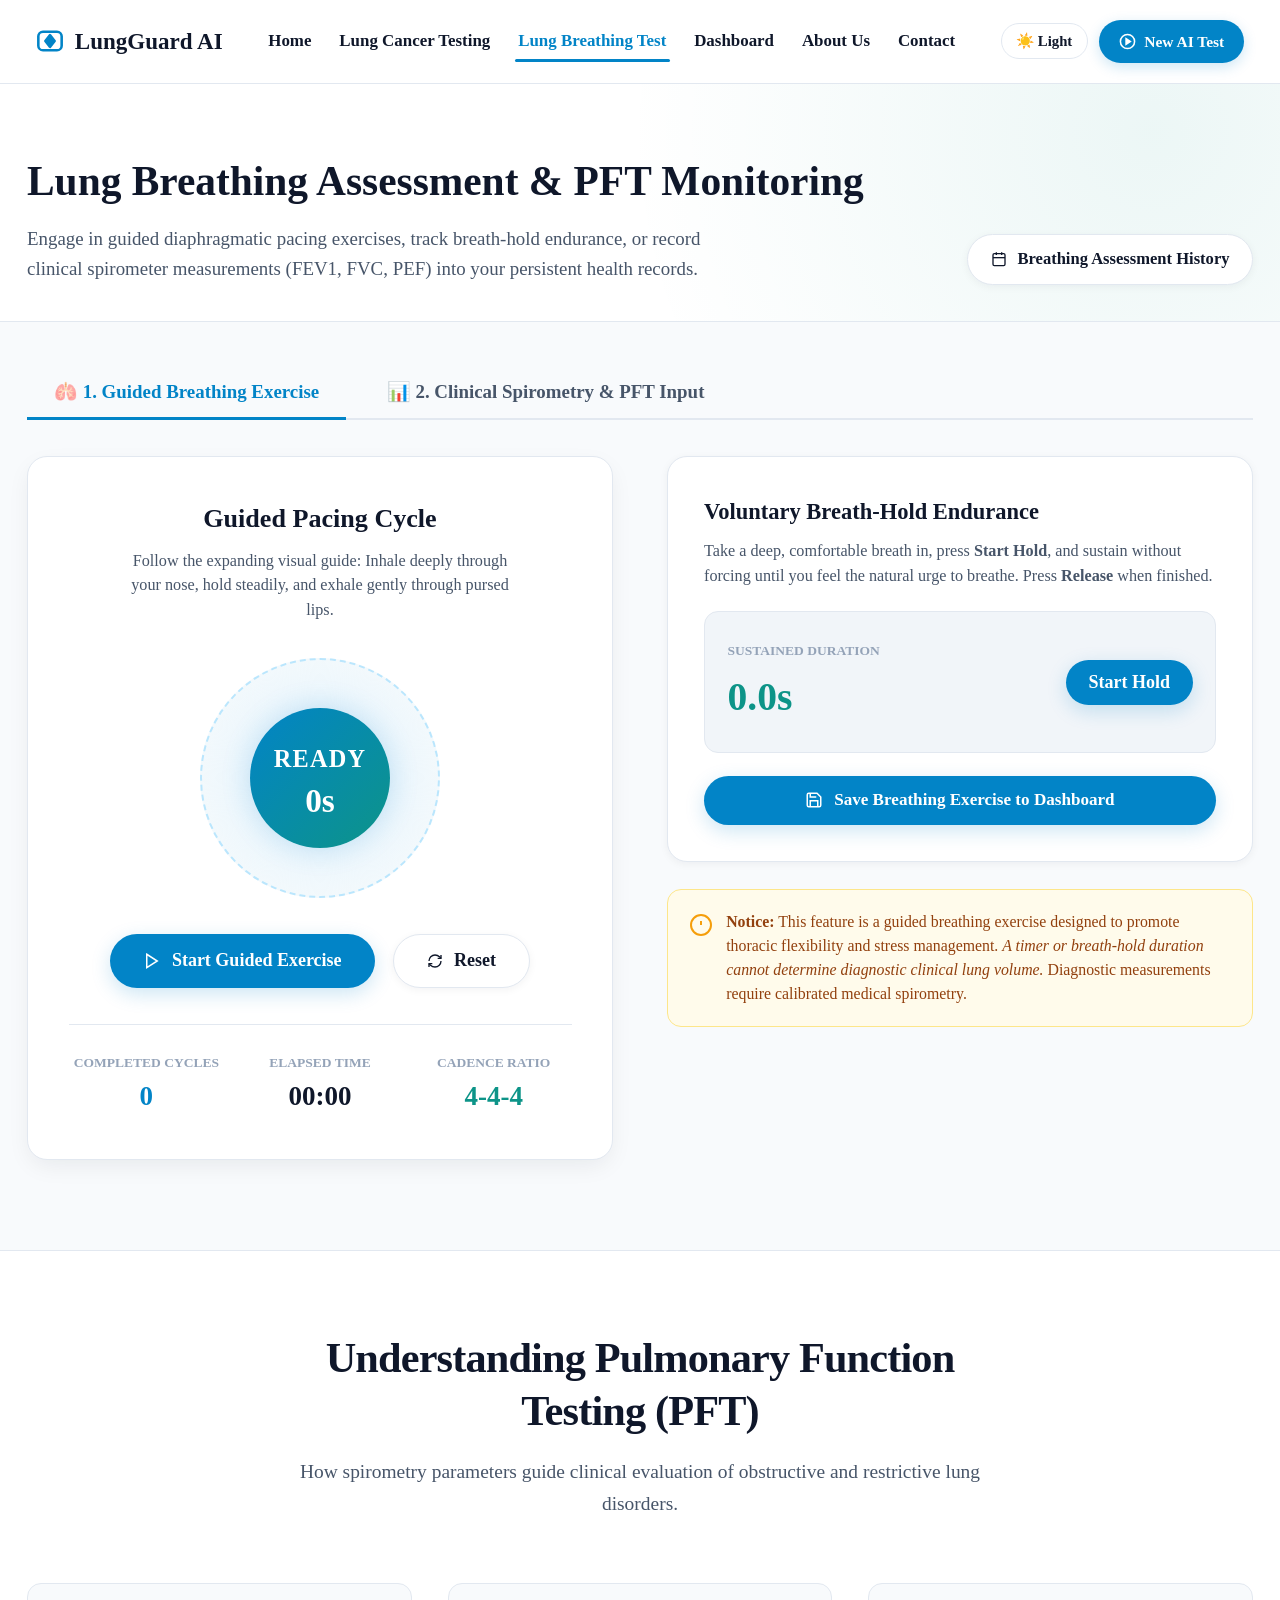
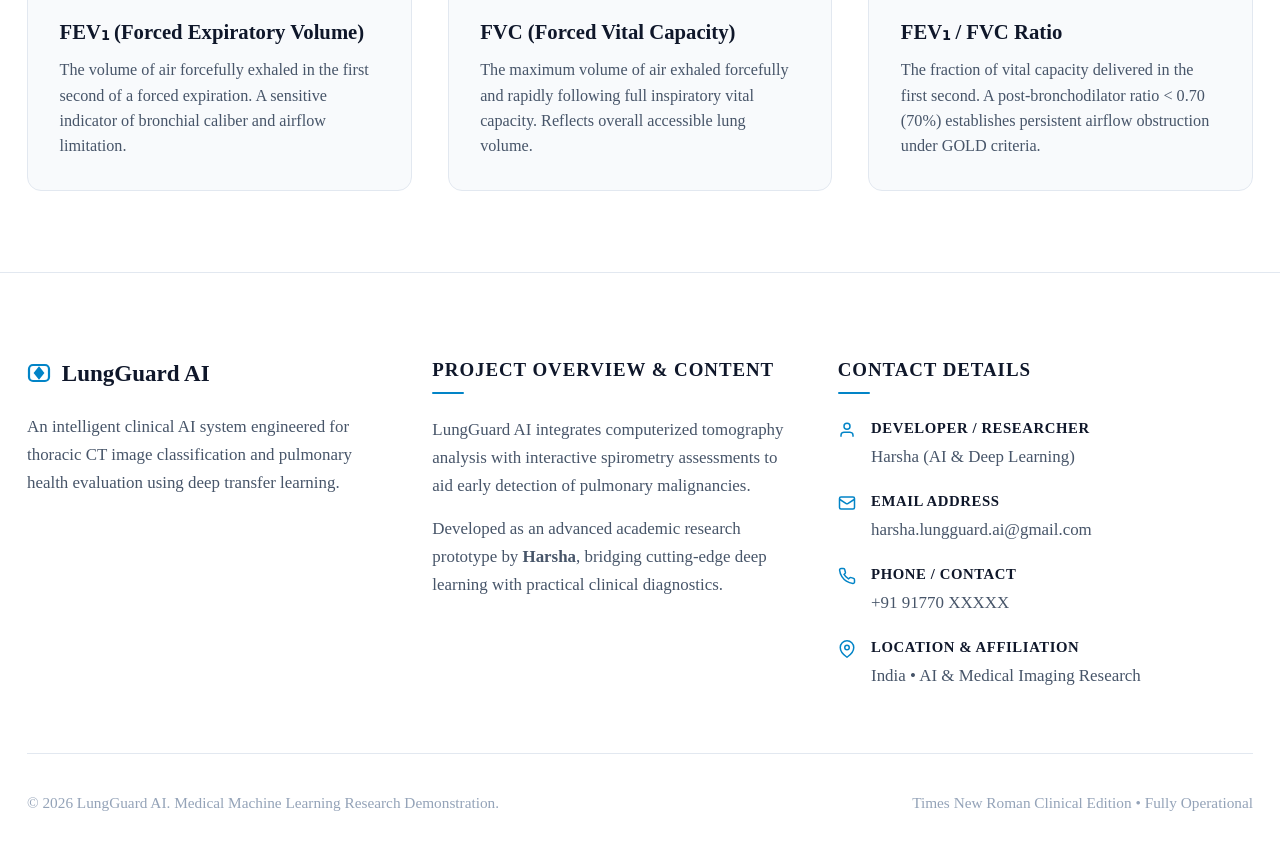
==== frontend/breathing-test.html @ ca9b6f60 "feat: LungGuard AI production release - clinical CT classification, breathing PFT module, dashboard " ====
<!DOCTYPE html>
<html lang="en" data-theme="light">
<head>
  <meta charset="UTF-8" />
  <meta name="viewport" content="width=device-width, initial-scale=1.0" />
  <title>Lung Breathing Test & Spirometry Assessment — LungGuard AI</title>
  
  <link rel="stylesheet" href="css/style.css?v=20261116L" />
  <link rel="icon" type="image/x-icon" href="/favicon.ico" />
  <link rel="icon" type="image/svg+xml" href="data:image/svg+xml,<svg xmlns='http://www.w3.org/2000/svg' viewBox='0 0 24 24' fill='%230284C7'><path d='M12 2C6.48 2 2 6.48 2 12s4.48 10 10 10 10-4.48 10-10S17.52 2 12 2zm-1 14H9v-2h2v2zm0-4H9V7h2v5zm4 4h-2v-2h2v2zm0-4h-2V7h2v5z'/></svg>" />
  
  <style>
    /* Breathing Exercise Circle Animation */
    .breath-orb-container {
      position: relative;
      width: 240px;
      height: 240px;
      margin: 2rem auto;
      display: flex;
      align-items: center;
      justify-content: center;
    }
    .breath-orb-outer {
      position: absolute;
      inset: 0;
      border-radius: 50%;
      background: radial-gradient(circle, var(--primary-light) 0%, rgba(2, 132, 199, 0.05) 70%);
      border: 2px dashed var(--primary-border);
      transition: all 4s ease-in-out;
    }
    .breath-orb {
      width: 140px;
      height: 140px;
      border-radius: 50%;
      background: linear-gradient(135deg, var(--primary) 0%, var(--teal-accent) 100%);
      box-shadow: 0 0 30px var(--primary-glow);
      display: flex;
      flex-direction: column;
      align-items: center;
      justify-content: center;
      color: #fff;
      font-weight: 800;
      transition: transform 4s ease-in-out, background-color 0.5s ease;
      z-index: 2;
    }
    .breath-orb.inhale {
      transform: scale(1.45);
      background: linear-gradient(135deg, #0284c7 0%, #38bdf8 100%);
    }
    .breath-orb.hold {
      transform: scale(1.45);
      background: linear-gradient(135deg, #0d9488 0%, #2dd4bf 100%);
    }
    .breath-orb.exhale {
      transform: scale(0.9);
      background: linear-gradient(135deg, #475569 0%, #64748b 100%);
    }
    .breath-orb.rest {
      transform: scale(1);
    }
    .breath-phase-text {
      font-size: 1.35rem;
      letter-spacing: 0.05em;
      text-transform: uppercase;
    }
    .breath-timer-text {
      font-size: 1.85rem;
      font-weight: 800;
      line-height: 1;
      margin-top: 0.25rem;
    }
    .pft-form-grid {
      display: grid;
      grid-template-columns: repeat(2, 1fr);
      gap: 1.25rem;
    }
    .pft-field {
      display: flex;
      flex-direction: column;
      gap: 0.35rem;
    }
    .pft-field label {
      font-size: 0.88rem;
      font-weight: 700;
      color: var(--text-main);
    }
    .pft-field input {
      padding: 0.65rem 0.85rem;
      border: 1px solid var(--border-subtle);
      border-radius: var(--radius-sm);
      background: var(--bg-card);
      color: var(--text-main);
      font-size: 1rem;
    }
    .pft-field input:focus {
      outline: none;
      border-color: var(--primary);
    }
    .tabs-header {
      display: flex;
      gap: 0.75rem;
      border-bottom: 2px solid var(--border-subtle);
      margin-bottom: 2rem;
    }
    .tab-btn {
      padding: 0.75rem 1.5rem;
      background: transparent;
      border: none;
      border-bottom: 3px solid transparent;
      font-size: 1.05rem;
      font-weight: 700;
      color: var(--text-muted);
      cursor: pointer;
      transition: var(--transition);
      margin-bottom: -2px;
    }
    .tab-btn.active {
      color: var(--primary);
      border-bottom-color: var(--primary);
    }
  </style>
</head>
<body>

  <!-- Sticky Navigation Bar -->
  <header class="navbar">
    <div class="container nav-container">
      <div class="nav-left">
        <a href="index.html" class="brand-logo">
          <svg width="28" height="28" viewBox="0 0 24 24" fill="none" stroke="currentColor" stroke-width="2.2" stroke-linecap="round" stroke-linejoin="round">
            <rect x="2" y="4" width="20" height="16" rx="4" stroke="currentColor" stroke-width="2.2" fill="none"/>
            <polygon points="12 7 16 12 12 17 8 12" fill="currentColor"/>
          </svg>
          <span>LungGuard AI</span>
        </a>
      </div>

      <nav class="nav-menu">
        <ul class="nav-links" id="nav-links">
          <li><a href="index.html" class="nav-link">Home</a></li>
          <li><a href="cancer-testing.html" class="nav-link">Lung Cancer Testing</a></li>
          <li><a href="breathing-test.html" class="nav-link active">Lung Breathing Test</a></li>
          <li><a href="dashboard.html" class="nav-link">Dashboard</a></li>
          <li><a href="index.html#about" class="nav-link">About Us</a></li>
          <li><a href="index.html#footer" class="nav-link">Contact</a></li>
        </ul>
      </nav>

      <div class="nav-actions">
        <button class="theme-toggle-btn" id="theme-toggle-btn" title="Toggle Clean Light / Dark Theme">☀️ Light</button>
        <a href="cancer-testing.html" class="btn-nav">
          <svg width="17" height="17" viewBox="0 0 24 24" fill="none" stroke="currentColor" stroke-width="2.2"><circle cx="12" cy="12" r="10"/><polygon points="10 8 16 12 10 16 10 8" fill="currentColor"/></svg>
          <span>New AI Test</span>
        </a>
        <button class="mobile-menu-btn" id="mobile-menu-btn" aria-label="Toggle navigation">
          &#9776;
        </button>
      </div>
    </div>
  </header>

  <!-- Page Header -->
  <section class="section" style="padding: 3.5rem 0 2rem 0; background: radial-gradient(circle at 90% 20%, rgba(13, 148, 136, 0.08) 0%, transparent 45%), var(--bg-card); border-bottom: 1px solid var(--border-subtle);">
    <div class="container">
      <div style="display: flex; justify-content: space-between; align-items: flex-end; flex-wrap: wrap; gap: 1.5rem;">
        <div>
          <h1 style="font-size: 2.3rem; font-weight: 800; color: var(--text-main); margin-bottom: 0.5rem;">
            Lung Breathing Assessment & PFT Monitoring
          </h1>
          <p style="font-size: 1.05rem; color: var(--text-muted); max-width: 720px; line-height: 1.6;">
            Engage in guided diaphragmatic pacing exercises, track breath-hold endurance, or record clinical spirometer measurements (FEV1, FVC, PEF) into your persistent health records.
          </p>
        </div>
        <div>
          <a href="dashboard.html" class="btn-secondary" style="font-size: 0.92rem; padding: 0.6rem 1.25rem;">
            <svg width="16" height="16" viewBox="0 0 24 24" fill="none" stroke="currentColor" stroke-width="2"><rect x="3" y="4" width="18" height="18" rx="2" ry="2"/><line x1="16" y1="2" x2="16" y2="6"/><line x1="8" y1="2" x2="8" y2="6"/><line x1="3" y1="10" x2="21" y2="10"/></svg>
            Breathing Assessment History
          </a>
        </div>
      </div>
    </div>
  </section>

  <!-- Main Breathing Module -->
  <section class="section" style="padding: 2.5rem 0 5rem 0;">
    <div class="container">
      
      <!-- Module Tabs -->
      <div class="tabs-header">
        <button class="tab-btn active" id="tab-guided-btn" onclick="switchBreathingTab('guided')">
          🫁 1. Guided Breathing Exercise
        </button>
        <button class="tab-btn" id="tab-spirometry-btn" onclick="switchBreathingTab('spirometry')">
          📊 2. Clinical Spirometry & PFT Input
        </button>
      </div>

      <!-- TAB 1: GUIDED BREATHING EXERCISE -->
      <div id="tab-guided-content" style="display: block;">
        <div style="display: grid; grid-template-columns: 1fr 1fr; gap: 3rem; align-items: start;">
          <!-- Visual Breathing Guide -->
          <div style="background: var(--bg-card); border: 1px solid var(--border-card); border-radius: var(--radius-lg); padding: 2.25rem; text-align: center; box-shadow: var(--shadow-md);">
            <h3 style="font-size: 1.45rem; font-weight: 800; color: var(--text-main); margin-bottom: 0.5rem;">
              Guided Pacing Cycle
            </h3>
            <p style="font-size: 0.9rem; color: var(--text-muted); line-height: 1.5; max-width: 380px; margin: 0 auto;">
              Follow the expanding visual guide: Inhale deeply through your nose, hold steadily, and exhale gently through pursed lips.
            </p>

            <!-- Visual Animated Orb -->
            <div class="breath-orb-container">
              <div class="breath-orb-outer" id="breath-orb-outer"></div>
              <div class="breath-orb" id="breath-orb">
                <span class="breath-phase-text" id="breath-phase-text">Ready</span>
                <span class="breath-timer-text" id="breath-timer-text">0s</span>
              </div>
            </div>

            <!-- Controls -->
            <div style="display: flex; gap: 1rem; justify-content: center; margin-top: 1.5rem;">
              <button class="btn-primary" id="btn-start-breathing" onclick="toggleBreathingExercise()">
                <svg width="18" height="18" viewBox="0 0 24 24" fill="none" stroke="currentColor" stroke-width="2"><polygon points="5 3 19 12 5 21 5 3"/></svg>
                <span id="breath-btn-label">Start Guided Exercise</span>
              </button>
              <button class="btn-secondary" id="btn-reset-breathing" onclick="resetBreathingExercise()">
                <svg width="16" height="16" viewBox="0 0 24 24" fill="none" stroke="currentColor" stroke-width="2"><path d="M3 12a9 9 0 0 1 9-9 9.75 9.75 0 0 1 6.74 2.74L21 8"/><path d="M21 3v5h-5"/><path d="M21 12a9 9 0 0 1-9 9 9.75 9.75 0 0 1-6.74-2.74L3 16"/><path d="M3 21v-5h5"/></svg>
                Reset
              </button>
            </div>

            <!-- Real-time metrics -->
            <div style="display: grid; grid-template-columns: repeat(3, 1fr); gap: 1rem; margin-top: 2rem; padding-top: 1.5rem; border-top: 1px solid var(--border-subtle);">
              <div>
                <span style="font-size: 0.75rem; text-transform: uppercase; color: var(--text-dim); display: block; font-weight: 700;">Completed Cycles</span>
                <strong id="metric-cycles" style="font-size: 1.5rem; color: var(--primary);">0</strong>
              </div>
              <div>
                <span style="font-size: 0.75rem; text-transform: uppercase; color: var(--text-dim); display: block; font-weight: 700;">Elapsed Time</span>
                <strong id="metric-elapsed" style="font-size: 1.5rem; color: var(--text-main);">00:00</strong>
              </div>
              <div>
                <span style="font-size: 0.75rem; text-transform: uppercase; color: var(--text-dim); display: block; font-weight: 700;">Cadence Ratio</span>
                <strong style="font-size: 1.5rem; color: var(--teal-accent);">4-4-4</strong>
              </div>
            </div>
          </div>

          <!-- Breath Hold & Save Card -->
          <div style="display: flex; flex-direction: column; gap: 1.5rem;">
            <!-- Breath-Hold Endurance Card -->
            <div style="background: var(--bg-card); border: 1px solid var(--border-card); border-radius: var(--radius-lg); padding: 2rem; box-shadow: var(--shadow-sm);">
              <h4 style="font-size: 1.25rem; font-weight: 800; color: var(--text-main); margin-bottom: 0.5rem;">
                Voluntary Breath-Hold Endurance
              </h4>
              <p style="font-size: 0.9rem; color: var(--text-muted); line-height: 1.55; margin-bottom: 1.25rem;">
                Take a deep, comfortable breath in, press <strong>Start Hold</strong>, and sustain without forcing until you feel the natural urge to breathe. Press <strong>Release</strong> when finished.
              </p>

              <div style="display: flex; align-items: center; justify-content: space-between; background: var(--bg-card-hover); padding: 1.25rem; border-radius: var(--radius-md); border: 1px solid var(--border-subtle); margin-bottom: 1.25rem;">
                <div>
                  <span style="font-size: 0.75rem; text-transform: uppercase; color: var(--text-dim); font-weight: 700;">Sustained Duration</span>
                  <div style="font-size: 2.2rem; font-weight: 800; color: var(--teal-accent);" id="hold-timer-display">0.0s</div>
                </div>
                <div style="display: flex; gap: 0.75rem;">
                  <button class="btn-primary" id="btn-hold-toggle" onclick="toggleHoldTimer()" style="padding: 0.65rem 1.25rem;">Start Hold</button>
                </div>
              </div>

              <!-- Save Assessment Button -->
              <button class="btn-primary" id="btn-save-guided" onclick="saveGuidedAssessment()" style="width: 100%; justify-content: center; font-size: 0.95rem; padding: 0.8rem;">
                <svg width="18" height="18" viewBox="0 0 24 24" fill="none" stroke="currentColor" stroke-width="2"><path d="M19 21H5a2 2 0 0 1-2-2V5a2 2 0 0 1 2-2h11l5 5v11a2 2 0 0 1-2 2z"/><polyline points="17 21 17 13 7 13 7 21"/><polyline points="7 3 7 8 15 8"/></svg>
                Save Breathing Exercise to Dashboard
              </button>

              <div id="guided-save-alert" style="display: none; margin-top: 1rem; padding: 0.85rem; border-radius: var(--radius-sm); font-size: 0.88rem; background: var(--class-normal-bg); border: 1px solid var(--class-normal-border); color: var(--class-normal);">
                Assessment saved successfully! <a href="dashboard.html" style="text-decoration: underline; font-weight: 700;">View in Dashboard</a>.
              </div>
            </div>

            <!-- Mandatory Ethical Medical Notice -->
            <div class="medical-disclaimer-callout">
              <svg width="24" height="24" viewBox="0 0 24 24" fill="none" stroke="currentColor" stroke-width="2"><circle cx="12" cy="12" r="10"/><line x1="12" y1="8" x2="12" y2="12"/><line x1="12" y1="16" x2="12.01" y2="16"/></svg>
              <p>
                <strong>Notice:</strong> This feature is a guided breathing exercise designed to promote thoracic flexibility and stress management. <em>A timer or breath-hold duration cannot determine diagnostic clinical lung volume.</em> Diagnostic measurements require calibrated medical spirometry.
              </p>
            </div>
          </div>
        </div>
      </div>

      <!-- TAB 2: CLINICAL SPIROMETRY & PFT INPUT -->
      <div id="tab-spirometry-content" style="display: none;">
        <div style="display: grid; grid-template-columns: 1.2fr 1fr; gap: 3rem; align-items: start;">
          <!-- Form -->
          <div style="background: var(--bg-card); border: 1px solid var(--border-card); border-radius: var(--radius-lg); padding: 2.25rem; box-shadow: var(--shadow-md);">
            <div style="display: flex; justify-content: space-between; align-items: center; margin-bottom: 1.25rem;">
              <h3 style="font-size: 1.4rem; font-weight: 800; color: var(--text-main);">
                Clinical Spirometry (PFT) Values
              </h3>
              <span class="table-badge verified">GOLD Protocol</span>
            </div>
            <p style="font-size: 0.92rem; color: var(--text-muted); line-height: 1.55; margin-bottom: 1.75rem;">
              If you have performed a clinical Pulmonary Function Test (PFT) or own a calibrated home spirometer, input your measurements below for algorithmic assessment and persistent record tracking.
            </p>

            <form id="spirometry-form" onsubmit="handleSpirometrySubmit(event)">
              <div class="pft-form-grid">
                <div class="pft-field">
                  <label for="pft-fev1">FEV₁ (Liters) *</label>
                  <input type="number" step="0.01" min="0.5" max="8.0" id="pft-fev1" placeholder="e.g. 3.20" required oninput="calculatePftRatio()" />
                  <span style="font-size: 0.74rem; color: var(--text-dim);">Forced Expiratory Volume in 1 second</span>
                </div>

                <div class="pft-field">
                  <label for="pft-fvc">FVC (Liters) *</label>
                  <input type="number" step="0.01" min="0.5" max="9.0" id="pft-fvc" placeholder="e.g. 4.00" required oninput="calculatePftRatio()" />
                  <span style="font-size: 0.74rem; color: var(--text-dim);">Forced Vital Capacity</span>
                </div>

                <div class="pft-field">
                  <label for="pft-ratio">FEV₁ / FVC Ratio (%)</label>
                  <input type="number" step="0.1" min="10" max="100" id="pft-ratio" placeholder="Auto-calculated (e.g. 80.0)" />
                  <span style="font-size: 0.74rem; color: var(--text-dim);">Tiffeneau-Pinelli Index</span>
                </div>

                <div class="pft-field">
                  <label for="pft-pef">Peak Expiratory Flow (PEF, L/min)</label>
                  <input type="number" step="1" min="50" max="900" id="pft-pef" placeholder="e.g. 450" />
                  <span style="font-size: 0.74rem; color: var(--text-dim);">Maximum speed of expiration</span>
                </div>
              </div>

              <div class="pft-field" style="margin-top: 1.25rem;">
                <label for="pft-notes">Clinical Observations / Notes (Optional)</label>
                <input type="text" id="pft-notes" placeholder="e.g. Routine post-bronchodilator assessment, clear symptoms" />
              </div>

              <button type="submit" class="btn-primary" style="margin-top: 1.75rem; width: 100%; justify-content: center; font-size: 0.95rem; padding: 0.8rem;">
                <svg width="18" height="18" viewBox="0 0 24 24" fill="none" stroke="currentColor" stroke-width="2"><path d="M19 21H5a2 2 0 0 1-2-2V5a2 2 0 0 1 2-2h11l5 5v11a2 2 0 0 1-2 2z"/><polyline points="17 21 17 13 7 13 7 21"/></svg>
                Calculate Assessment & Save to Dashboard
              </button>
            </form>
          </div>

          <!-- Live Result Card -->
          <div style="display: flex; flex-direction: column; gap: 1.5rem;">
            <div style="background: var(--bg-card); border: 1px solid var(--border-card); border-radius: var(--radius-lg); padding: 2rem; box-shadow: var(--shadow-sm);" id="spirometry-result-card">
              <span class="table-badge verified" id="spiro-badge">Awaiting Input</span>
              <h4 style="font-size: 1.3rem; font-weight: 800; color: var(--text-main); margin: 0.6rem 0;" id="spiro-result-title">
                Spirometry Interpretation
              </h4>
              <p style="font-size: 0.92rem; color: var(--text-muted); line-height: 1.6;" id="spiro-result-desc">
                Enter your measured clinical spirometry values on the left. The system evaluates whether FEV₁/FVC meets the $\ge 70\%$ threshold defined under the Global Initiative for Chronic Obstructive Lung Disease (GOLD).
              </p>

              <div id="spiro-success-box" style="display: none; margin-top: 1rem; padding: 0.85rem; border-radius: var(--radius-sm); font-size: 0.88rem; background: var(--class-normal-bg); border: 1px solid var(--class-normal-border); color: var(--class-normal);">
                Record saved successfully to database! <a href="dashboard.html" style="text-decoration: underline; font-weight: 700;">View in Testing History</a>.
              </div>
            </div>

            <div class="medical-disclaimer-callout">
              <svg width="24" height="24" viewBox="0 0 24 24" fill="none" stroke="currentColor" stroke-width="2"><circle cx="12" cy="12" r="10"/><line x1="12" y1="8" x2="12" y2="12"/><line x1="12" y1="16" x2="12.01" y2="16"/></svg>
              <p>
                <strong>Clinical Disclaimer:</strong> Spirometry values must be interpreted by a licensed physician in conjunction with patient age, sex, height, ethnicity, and clinical history. This computational tool never issues a standalone medical diagnosis.
              </p>
            </div>
          </div>
        </div>
      </div>

    </div>
  </section>

  <!-- Educational & Learn More Section -->
  <section class="section" id="learn-more" style="background: var(--bg-card); border-top: 1px solid var(--border-subtle); padding: 4.5rem 0;">
    <div class="container">
      <div class="section-header">
        <h2 class="section-title">Understanding Pulmonary Function Testing (PFT)</h2>
        <p class="section-subtitle">
          How spirometry parameters guide clinical evaluation of obstructive and restrictive lung disorders.
        </p>
      </div>

      <div style="display: grid; grid-template-columns: repeat(3, 1fr); gap: 2rem;">
        <div style="background: var(--bg-app); border: 1px solid var(--border-card); border-radius: var(--radius-md); padding: 1.75rem;">
          <h4 style="font-size: 1.15rem; font-weight: 700; color: var(--text-main); margin-bottom: 0.5rem;">FEV₁ (Forced Expiratory Volume)</h4>
          <p style="font-size: 0.9rem; color: var(--text-muted); line-height: 1.55;">
            The volume of air forcefully exhaled in the first second of a forced expiration. A sensitive indicator of bronchial caliber and airflow limitation.
          </p>
        </div>

        <div style="background: var(--bg-app); border: 1px solid var(--border-card); border-radius: var(--radius-md); padding: 1.75rem;">
          <h4 style="font-size: 1.15rem; font-weight: 700; color: var(--text-main); margin-bottom: 0.5rem;">FVC (Forced Vital Capacity)</h4>
          <p style="font-size: 0.9rem; color: var(--text-muted); line-height: 1.55;">
            The maximum volume of air exhaled forcefully and rapidly following full inspiratory vital capacity. Reflects overall accessible lung volume.
          </p>
        </div>

        <div style="background: var(--bg-app); border: 1px solid var(--border-card); border-radius: var(--radius-md); padding: 1.75rem;">
          <h4 style="font-size: 1.15rem; font-weight: 700; color: var(--text-main); margin-bottom: 0.5rem;">FEV₁ / FVC Ratio</h4>
          <p style="font-size: 0.9rem; color: var(--text-muted); line-height: 1.55;">
            The fraction of vital capacity delivered in the first second. A post-bronchodilator ratio &lt; 0.70 (70%) establishes persistent airflow obstruction under GOLD criteria.
          </p>
        </div>
      </div>
    </div>
  </section>

  <!-- Footer -->
  <footer class="footer" id="footer">
    <div class="container">
      <div class="footer-grid">
        <div class="footer-brand">
          <div class="brand-logo">
            <svg width="24" height="24" viewBox="0 0 24 24" fill="none" stroke="currentColor" stroke-width="2.2">
              <rect x="2" y="4" width="20" height="16" rx="4" stroke="currentColor" stroke-width="2.2" fill="none"/>
              <polygon points="12 7 16 12 12 17 8 12" fill="currentColor"/>
            </svg>
            <span>LungGuard AI</span>
          </div>
          <p>
            An intelligent clinical AI system engineered for thoracic CT image classification and pulmonary health evaluation using deep transfer learning.
          </p>
        </div>

        <div class="footer-col">
          <h5>Project Overview & Content</h5>
          <div class="footer-content-box">
            <p>
              LungGuard AI integrates computerized tomography analysis with interactive spirometry assessments to aid early detection of pulmonary malignancies.
            </p>
            <p>
              Developed as an advanced academic research prototype by <strong>Harsha</strong>, bridging cutting-edge deep learning with practical clinical diagnostics.
            </p>
          </div>
        </div>

        <div class="footer-col">
          <h5>Contact Details</h5>
          <ul class="footer-contact-list">
            <li class="footer-contact-item">
              <svg width="18" height="18" viewBox="0 0 24 24" fill="none" stroke="currentColor" stroke-width="2"><path d="M20 21v-2a4 4 0 0 0-4-4H8a4 4 0 0 0-4 4v2"/><circle cx="12" cy="7" r="4"/></svg>
              <div>
                <strong>Developer / Researcher</strong>
                <span>Harsha (AI & Deep Learning)</span>
              </div>
            </li>
            <li class="footer-contact-item">
              <svg width="18" height="18" viewBox="0 0 24 24" fill="none" stroke="currentColor" stroke-width="2"><rect x="2" y="4" width="20" height="16" rx="2"/><path d="m22 7-8.97 5.7a1.94 1.94 0 0 1-2.06 0L2 7"/></svg>
              <div>
                <strong>Email Address</strong>
                <a href="mailto:harsha.lungguard.ai@gmail.com">harsha.lungguard.ai@gmail.com</a>
              </div>
            </li>
            <li class="footer-contact-item">
              <svg width="18" height="18" viewBox="0 0 24 24" fill="none" stroke="currentColor" stroke-width="2"><path d="M22 16.92v3a2 2 0 0 1-2.18 2 19.79 19.79 0 0 1-8.63-3.07 19.5 19.5 0 0 1-6-6 19.79 19.79 0 0 1-3.07-8.67A2 2 0 0 1 4.11 2h3a2 2 0 0 1 2 1.72 12.84 12.84 0 0 0 .7 2.81 2 2 0 0 1-.45 2.11L8.09 9.91a16 16 0 0 0 6 6l1.27-1.27a2 2 0 0 1 2.11-.45 12.84 12.84 0 0 0 2.81.7A2 2 0 0 1 22 16.92z"/></svg>
              <div>
                <strong>Phone / Contact</strong>
                <a href="tel:+919177000000">+91 91770 XXXXX</a>
              </div>
            </li>
            <li class="footer-contact-item">
              <svg width="18" height="18" viewBox="0 0 24 24" fill="none" stroke="currentColor" stroke-width="2"><path d="M21 10c0 7-9 13-9 13s-9-6-9-13a9 9 0 0 1 18 0z"/><circle cx="12" cy="10" r="3"/></svg>
              <div>
                <strong>Location & Affiliation</strong>
                <span>India • AI & Medical Imaging Research</span>
              </div>
            </li>
          </ul>
        </div>
      </div>

      <div class="footer-bottom">
        <p>&copy; 2026 LungGuard AI. Medical Machine Learning Research Demonstration.</p>
        <p>Times New Roman Clinical Edition • Fully Operational</p>
      </div>
    </div>
  </footer>

  <script src="js/app.js?v=20261115b"></script>
  <script>
    // Tab Switching
    function switchBreathingTab(tab) {
      const guidedBtn = document.getElementById('tab-guided-btn');
      const spiroBtn = document.getElementById('tab-spirometry-btn');
      const guidedContent = document.getElementById('tab-guided-content');
      const spiroContent = document.getElementById('tab-spirometry-content');

      if (tab === 'guided') {
        guidedBtn.classList.add('active');
        spiroBtn.classList.remove('active');
        guidedContent.style.display = 'block';
        spiroContent.style.display = 'none';
      } else {
        spiroBtn.classList.add('active');
        guidedBtn.classList.remove('active');
        spiroContent.style.display = 'block';
        guidedContent.style.display = 'none';
      }
    }

    // Breathing Animation Engine
    let exerciseActive = false;
    let exerciseInterval = null;
    let exerciseSeconds = 0;
    let completedCycles = 0;
    const PHASES = [
      { name: 'Inhale', duration: 4, cssClass: 'inhale' },
      { name: 'Hold', duration: 4, cssClass: 'hold' },
      { name: 'Exhale', duration: 4, cssClass: 'exhale' }
    ];
    let currentPhaseIndex = 0;
    let phaseSecondsRemaining = 4;

    function toggleBreathingExercise() {
      if (exerciseActive) {
        stopBreathingExercise();
      } else {
        startBreathingExercise();
      }
    }

    function startBreathingExercise() {
      exerciseActive = true;
      document.getElementById('breath-btn-label').textContent = 'Pause Exercise';
      document.getElementById('btn-start-breathing').style.background = 'var(--class-benign)';

      currentPhaseIndex = 0;
      phaseSecondsRemaining = PHASES[0].duration;
      updateOrbUI();

      exerciseInterval = setInterval(() => {
        exerciseSeconds++;
        phaseSecondsRemaining--;

        // Update elapsed time display
        const m = Math.floor(exerciseSeconds / 60).toString().padStart(2, '0');
        const s = (exerciseSeconds % 60).toString().padStart(2, '0');
        document.getElementById('metric-elapsed').textContent = `${m}:${s}`;

        if (phaseSecondsRemaining <= 0) {
          currentPhaseIndex = (currentPhaseIndex + 1) % PHASES.length;
          if (currentPhaseIndex === 0) {
            completedCycles++;
            document.getElementById('metric-cycles').textContent = completedCycles;
          }
          phaseSecondsRemaining = PHASES[currentPhaseIndex].duration;
        }

        updateOrbUI();
      }, 1000);
    }

    function stopBreathingExercise() {
      exerciseActive = false;
      clearInterval(exerciseInterval);
      document.getElementById('breath-btn-label').textContent = 'Resume Exercise';
      document.getElementById('btn-start-breathing').style.background = 'var(--primary)';
    }

    function resetBreathingExercise() {
      stopBreathingExercise();
      exerciseSeconds = 0;
      completedCycles = 0;
      currentPhaseIndex = 0;
      phaseSecondsRemaining = 0;

      document.getElementById('metric-elapsed').textContent = '00:00';
      document.getElementById('metric-cycles').textContent = '0';
      document.getElementById('breath-btn-label').textContent = 'Start Guided Exercise';
      document.getElementById('breath-phase-text').textContent = 'Ready';
      document.getElementById('breath-timer-text').textContent = '0s';

      const orb = document.getElementById('breath-orb');
      orb.className = 'breath-orb rest';
    }

    function updateOrbUI() {
      const phase = PHASES[currentPhaseIndex];
      const orb = document.getElementById('breath-orb');
      orb.className = `breath-orb ${phase.cssClass}`;
      document.getElementById('breath-phase-text').textContent = phase.name;
      document.getElementById('breath-timer-text').textContent = `${phaseSecondsRemaining}s`;
    }

    // Breath Hold Timer Engine
    let holdActive = false;
    let holdStartTime = 0;
    let holdInterval = null;
    let sustainedHoldSec = 0.0;

    function toggleHoldTimer() {
      const btn = document.getElementById('btn-hold-toggle');
      const display = document.getElementById('hold-timer-display');

      if (!holdActive) {
        holdActive = true;
        holdStartTime = performance.now();
        btn.textContent = 'Release & Stop';
        btn.style.background = 'var(--class-malignant)';

        holdInterval = setInterval(() => {
          const elapsed = (performance.now() - holdStartTime) / 1000.0;
          sustainedHoldSec = elapsed;
          display.textContent = `${elapsed.toFixed(1)}s`;
        }, 100);
      } else {
        holdActive = false;
        clearInterval(holdInterval);
        btn.textContent = 'Start Hold';
        btn.style.background = 'var(--primary)';
      }
    }

    // Save Guided Assessment to DB
    async function saveGuidedAssessment() {
      const btn = document.getElementById('btn-save-guided');
      const alertEl = document.getElementById('guided-save-alert');
      btn.disabled = true;
      btn.textContent = 'Saving Record...';

      try {
        const payload = {
          assessment_type: 'guided_exercise',
          duration_sec: exerciseSeconds,
          completed_cycles: completedCycles,
          breath_hold_sec: parseFloat(sustainedHoldSec.toFixed(1)),
          notes: `Completed ${completedCycles} cycles. Sustained breath hold: ${sustainedHoldSec.toFixed(1)}s.`
        };

        const res = await fetch('/api/v1/breathing/save', {
          method: 'POST',
          headers: { 'Content-Type': 'application/json' },
          body: JSON.stringify(payload)
        });

        if (!res.ok) throw new Error(`HTTP ${res.status}`);
        const data = await res.json();

        alertEl.style.display = 'block';
        alertEl.innerHTML = `<strong>Assessment Saved!</strong> Record ID: <code>${data.test_id}</code>. <a href="dashboard.html" style="text-decoration: underline; font-weight: 700;">View in Dashboard</a>.`;
        btn.textContent = 'Assessment Saved to History';
      } catch (err) {
        alertEl.style.display = 'block';
        alertEl.style.background = 'var(--class-malignant-bg)';
        alertEl.style.color = 'var(--class-malignant)';
        alertEl.textContent = 'Failed to save record: ' + err.message;
        btn.textContent = 'Retry Save';
        btn.disabled = false;
      }
    }

    // Auto-calculate FEV1/FVC Ratio
    function calculatePftRatio() {
      const fev1 = parseFloat(document.getElementById('pft-fev1').value);
      const fvc = parseFloat(document.getElementById('pft-fvc').value);
      const ratioInput = document.getElementById('pft-ratio');

      if (!isNaN(fev1) && !isNaN(fvc) && fvc > 0) {
        const ratio = (fev1 / fvc) * 100.0;
        ratioInput.value = ratio.toFixed(1);
      }
    }

    // Handle Spirometry Form Submission
    async function handleSpirometrySubmit(e) {
      e.preventDefault();
      const fev1 = parseFloat(document.getElementById('pft-fev1').value);
      const fvc = parseFloat(document.getElementById('pft-fvc').value);
      const ratio = parseFloat(document.getElementById('pft-ratio').value);
      const pef = parseFloat(document.getElementById('pft-pef').value) || null;
      const notes = document.getElementById('pft-notes').value || '';

      const titleEl = document.getElementById('spiro-result-title');
      const descEl = document.getElementById('spiro-result-desc');
      const badgeEl = document.getElementById('spiro-badge');
      const successBox = document.getElementById('spiro-success-box');

      try {
        const payload = {
          assessment_type: 'spirometry_pft',
          fev1: fev1,
          fvc: fvc,
          ratio: ratio,
          pef: pef,
          notes: notes
        };

        const res = await fetch('/api/v1/breathing/save', {
          method: 'POST',
          headers: { 'Content-Type': 'application/json' },
          body: JSON.stringify(payload)
        });

        if (!res.ok) throw new Error(`HTTP ${res.status}`);
        const data = await res.json();

        titleEl.textContent = data.result_title;
        descEl.textContent = data.interpretation;
        badgeEl.textContent = data.result_title.includes('Normal') ? 'Normal Spirometry' : 'Airflow Limitation';
        badgeEl.className = data.result_title.includes('Normal') ? 'table-badge verified' : 'table-badge experimental';

        successBox.style.display = 'block';
        successBox.innerHTML = `<strong>Spirometry Saved!</strong> Test ID: <code>${data.test_id}</code>. <a href="dashboard.html" style="text-decoration: underline; font-weight: 700;">View in Testing History</a>.`;
      } catch (err) {
        alert('Failed to save spirometry record: ' + err.message);
      }
    }
  </script>
</body>
</html>
---- frontend/css/style.css ----
/* ==========================================================================
   LungGuard AI — Clean Medical Light & Dark Design System
   ========================================================================== */

:root {
  /* Default: Clean Medical Light Theme */
  --bg-app: #f8fafc;
  --bg-card: #ffffff;
  --bg-card-hover: #f1f5f9;
  --bg-input: #f1f5f9;
  --bg-navbar: rgba(255, 255, 255, 0.92);
  
  --primary: #0284c7;
  --primary-hover: #0369a1;
  --primary-light: #e0f2fe;
  --primary-border: #bae6fd;
  --primary-glow: rgba(2, 132, 199, 0.2);
  --cyan-accent: #0891b2;
  --teal-accent: #0d9488;
  
  /* Medical Class Badges */
  --class-normal: #10b981;
  --class-normal-bg: #ecfdf5;
  --class-normal-border: #a7f3d0;
  --class-benign: #f59e0b;
  --class-benign-bg: #fffbeb;
  --class-benign-border: #fde68a;
  --class-malignant: #ef4444;
  --class-malignant-bg: #fef2f2;
  --class-malignant-border: #fecaca;

  /* Typography & Neutrals */
  --text-main: #0f172a;
  --text-muted: #475569;
  --text-dim: #94a3b8;
  --border-subtle: #e2e8f0;
  --border-card: #e2e8f0;

  /* Elevation Shadows */
  --radius-sm: 8px;
  --radius-md: 14px;
  --radius-lg: 20px;
  --radius-full: 9999px;
  --shadow-sm: 0 2px 8px rgba(15, 23, 42, 0.05);
  --shadow-md: 0 8px 24px -4px rgba(15, 23, 42, 0.08);
  --shadow-lg: 0 16px 36px -6px rgba(15, 23, 42, 0.12);

  --font-family: 'Times New Roman', Times, Baskerville, Georgia, serif;
  --transition: all 0.25s cubic-bezier(0.16, 1, 0.3, 1);
}

/* Dark Theme Variant */
[data-theme="dark"] {
  --bg-app: #060b13;
  --bg-card: #0e192d;
  --bg-card-hover: #15243f;
  --bg-input: #08101e;
  --bg-navbar: rgba(6, 11, 19, 0.92);

  --primary: #38bdf8;
  --primary-hover: #0284c7;
  --primary-light: rgba(56, 189, 248, 0.15);
  --primary-border: rgba(56, 189, 248, 0.3);
  --primary-glow: rgba(56, 189, 248, 0.25);

  --class-normal-bg: rgba(16, 185, 129, 0.15);
  --class-normal-border: rgba(16, 185, 129, 0.3);
  --class-benign-bg: rgba(245, 158, 11, 0.15);
  --class-benign-border: rgba(245, 158, 11, 0.3);
  --class-malignant-bg: rgba(239, 68, 68, 0.15);
  --class-malignant-border: rgba(239, 68, 68, 0.3);

  --text-main: #f8fafc;
  --text-muted: #94a3b8;
  --text-dim: #64748b;
  --border-subtle: rgba(148, 163, 184, 0.15);
  --border-card: rgba(148, 163, 184, 0.15);
  --shadow-md: 0 8px 24px rgba(0, 0, 0, 0.45);
}

/* Global Reset */
*, *::before, *::after {
  box-sizing: border-box;
  margin: 0;
  padding: 0;
}

html {
  scroll-behavior: smooth;
  font-size: 18px;
}

body, button, input, select, textarea {
  font-family: var(--font-family);
}

body {
  background-color: var(--bg-app);
  color: var(--text-main);
  line-height: 1.65;
  overflow-x: hidden;
  transition: background-color 0.3s ease, color 0.3s ease;
}

a {
  color: inherit;
  text-decoration: none;
}

img {
  max-width: 100%;
  height: auto;
  display: block;
}

/* Layout Utilities */
.container {
  width: 100%;
  max-width: 1300px;
  margin: 0 auto;
  padding: 0 1.5rem;
}

.section {
  padding: 5.5rem 0;
  position: relative;
}

.section-header {
  text-align: center;
  max-width: 760px;
  margin: 0 auto 3.5rem auto;
}

.section-tag {
  display: inline-flex;
  align-items: center;
  gap: 0.5rem;
  padding: 0.35rem 0.95rem;
  background: var(--primary-light);
  border: 1px solid var(--primary-border);
  color: var(--primary);
  border-radius: var(--radius-full);
  font-size: 0.82rem;
  font-weight: 700;
  letter-spacing: 0.05em;
  text-transform: uppercase;
  margin-bottom: 1rem;
}

.section-title {
  font-size: 2.35rem;
  font-weight: 800;
  line-height: 1.25;
  color: var(--text-main);
  margin-bottom: 1rem;
  letter-spacing: -0.02em;
}

.section-subtitle {
  font-size: 1.08rem;
  color: var(--text-muted);
}

/* Header & Navigation */
.navbar {
  position: sticky;
  top: 0;
  z-index: 1000;
  background: var(--bg-navbar);
  backdrop-filter: blur(16px);
  border-bottom: 1px solid var(--border-subtle);
  transition: var(--transition);
}

.navbar .nav-container,
.nav-container {
  display: flex;
  align-items: center;
  justify-content: space-between;
  gap: 1.25rem;
  height: 4.6rem;
  width: 100%;
  max-width: 1560px;
  margin: 0 auto;
  padding: 0 2rem;
  box-sizing: border-box;
}

.nav-left {
  display: flex;
  align-items: center;
  gap: 0.85rem;
  flex-shrink: 0;
}

.brand-logo {
  display: inline-flex;
  align-items: center;
  gap: 0.6rem;
  font-size: 1.28rem;
  font-weight: 800;
  color: var(--text-main);
  white-space: nowrap;
  text-decoration: none;
  flex-shrink: 0;
}

.brand-logo span {
  white-space: nowrap;
}

.brand-logo svg {
  color: var(--primary);
  flex-shrink: 0;
}

.brand-badge {
  display: none;
}

.nav-menu {
  display: flex;
  align-items: center;
  justify-content: center;
}

.nav-links {
  display: flex;
  align-items: center;
  gap: 1.15rem;
  list-style: none;
  margin: 0;
  padding: 0;
}

.nav-link {
  font-family: 'Times New Roman', Times, serif;
  font-size: 0.94rem;
  font-weight: 600;
  color: var(--text-main);
  transition: var(--transition);
  position: relative;
  padding: 0.45rem 0.2rem;
  white-space: nowrap;
  text-decoration: none;
}

.nav-link:hover {
  color: var(--primary);
}

.nav-link.active {
  color: var(--primary) !important;
  font-weight: 700;
}

.nav-link.active::after {
  content: '';
  position: absolute;
  bottom: -3px;
  left: 0;
  right: 0;
  height: 2.5px;
  background: var(--primary);
  border-radius: 2px;
}

.nav-actions {
  display: flex;
  align-items: center;
  gap: 0.65rem;
  flex-shrink: 0;
}

/* Theme Toggle Button */
.theme-toggle-btn {
  background: var(--bg-card);
  border: 1px solid var(--border-subtle);
  color: var(--text-main);
  padding: 0.45rem 0.8rem;
  border-radius: var(--radius-full);
  font-size: 0.82rem;
  font-weight: 600;
  cursor: pointer;
  display: inline-flex;
  align-items: center;
  gap: 0.4rem;
  white-space: nowrap;
  flex-shrink: 0;
  transition: var(--transition);
}

.theme-toggle-btn:hover {
  background: var(--bg-card-hover);
  border-color: var(--primary);
}

.btn-nav {
  padding: 0.5rem 1.1rem;
  background: var(--primary);
  color: #fff;
  border-radius: var(--radius-full);
  font-size: 0.86rem;
  font-weight: 700;
  border: none;
  cursor: pointer;
  box-shadow: 0 4px 14px var(--primary-glow);
  transition: var(--transition);
  display: inline-flex;
  align-items: center;
  gap: 0.45rem;
  white-space: nowrap;
  flex-shrink: 0;
  text-decoration: none;
}

.btn-nav span {
  white-space: nowrap;
}

.btn-nav:hover {
  background: var(--primary-hover);
  transform: translateY(-2px);
  color: #fff;
}

.mobile-menu-btn {
  display: none;
  background: transparent;
  border: none;
  color: var(--text-main);
  font-size: 1.5rem;
  cursor: pointer;
  padding: 0.25rem 0.5rem;
  line-height: 1;
}

/* System Status Pill */
.system-status-pill {
  display: none !important;
}

[data-theme="dark"] .system-status-pill {
  background: rgba(16, 185, 129, 0.18);
  color: #34d399;
  border-color: rgba(16, 185, 129, 0.45);
}

.system-status-pill span {
  white-space: nowrap;
}

.status-dot {
  width: 7.5px;
  height: 7.5px;
  border-radius: 50%;
  background: #10b981;
  box-shadow: 0 0 8px #10b981;
  flex-shrink: 0;
}

.status-dot.degraded {
  background: var(--class-benign);
  box-shadow: 0 0 8px var(--class-benign);
}

/* Hero Section */
.hero-section {
  padding: 5rem 0 6rem 0;
  position: relative;
  background: radial-gradient(circle at 85% 15%, rgba(2, 132, 199, 0.08) 0%, transparent 45%),
              radial-gradient(circle at 12% 70%, rgba(13, 148, 136, 0.07) 0%, transparent 40%);
}

[data-theme="dark"] .hero-section {
  background: radial-gradient(circle at 85% 15%, rgba(56, 189, 248, 0.12) 0%, transparent 50%),
              radial-gradient(circle at 12% 70%, rgba(45, 212, 191, 0.08) 0%, transparent 45%);
}

.hero-grid {
  display: grid;
  grid-template-columns: 0.92fr 1.25fr;
  align-items: center;
  gap: 2.5rem;
}

.hero-content {
  display: flex;
  flex-direction: column;
  gap: 1.4rem;
}

.hero-badge-wrap {
  display: flex;
  align-items: center;
  gap: 0.75rem;
  flex-wrap: wrap;
}

.hero-badge {
  display: inline-flex;
  align-items: center;
  gap: 0.5rem;
  padding: 0.35rem 0.9rem;
  background: var(--primary-light);
  border: 1px solid var(--primary-border);
  border-radius: var(--radius-full);
  font-size: 0.82rem;
  color: var(--primary);
  font-weight: 700;
}

.hero-title {
  font-size: 3.15rem;
  font-weight: 800;
  line-height: 1.18;
  letter-spacing: -0.025em;
  color: var(--text-main);
}

.gradient-text {
  background: linear-gradient(135deg, #0284c7 0%, #0369a1 40%, #0d9488 100%);
  -webkit-background-clip: text;
  -webkit-text-fill-color: transparent;
  display: inline;
}

[data-theme="dark"] .gradient-text {
  background: linear-gradient(135deg, #38bdf8 0%, #0ea5e9 40%, #2dd4bf 100%);
  -webkit-background-clip: text;
  -webkit-text-fill-color: transparent;
}

/* Hero Micro Stats Row */
.hero-stats-row {
  display: flex;
  align-items: center;
  gap: 0.75rem;
  flex-wrap: wrap;
  margin-top: -0.25rem;
}

.hero-stat-pill {
  display: inline-flex;
  align-items: center;
  gap: 0.45rem;
  padding: 0.35rem 0.85rem;
  background: rgba(2, 132, 199, 0.06);
  border: 1px solid rgba(2, 132, 199, 0.18);
  border-radius: var(--radius-full);
  font-size: 0.84rem;
  color: var(--text-main);
  transition: var(--transition);
}

[data-theme="dark"] .hero-stat-pill {
  background: rgba(56, 189, 248, 0.1);
  border-color: rgba(56, 189, 248, 0.25);
  color: #f1f5f9;
}

.hero-stat-pill:hover {
  transform: translateY(-2px);
  border-color: var(--primary);
  background: var(--primary-light);
}

.hero-stat-pill .stat-icon {
  font-size: 0.95rem;
}

.hero-desc {
  font-size: 1.15rem;
  color: var(--text-muted);
  line-height: 1.65;
}

.hero-cta-group {
  display: flex;
  align-items: center;
  gap: 1rem;
  margin-top: 0.5rem;
  flex-wrap: wrap;
}

.btn-primary {
  padding: 0.85rem 1.85rem;
  background: var(--primary);
  color: #fff;
  border-radius: var(--radius-full);
  font-size: 1rem;
  font-weight: 700;
  border: none;
  cursor: pointer;
  box-shadow: 0 6px 20px var(--primary-glow);
  transition: var(--transition);
  display: inline-flex;
  align-items: center;
  gap: 0.6rem;
}

.btn-primary:hover {
  background: var(--primary-hover);
  transform: translateY(-2px);
}

.btn-secondary {
  padding: 0.85rem 1.85rem;
  background: var(--bg-card);
  color: var(--text-main);
  border-radius: var(--radius-full);
  font-size: 1rem;
  font-weight: 600;
  border: 1px solid var(--border-subtle);
  cursor: pointer;
  transition: var(--transition);
  display: inline-flex;
  align-items: center;
  gap: 0.6rem;
  box-shadow: var(--shadow-sm);
}

.btn-secondary:hover {
  background: var(--bg-card-hover);
  border-color: var(--primary);
  transform: translateY(-2px);
}

.hero-stats-row {
  display: grid;
  grid-template-columns: repeat(3, 1fr);
  gap: 1.5rem;
  margin-top: 1.5rem;
  padding-top: 1.5rem;
  border-top: 1px solid var(--border-subtle);
}

.stat-item h4 {
  font-size: 1.85rem;
  font-weight: 800;
  color: var(--primary);
  line-height: 1;
  margin-bottom: 0.35rem;
}

.stat-item p {
  font-size: 0.85rem;
  color: var(--text-muted);
  font-weight: 600;
}

/* Hero Visual Showcase */
.hero-card-glow {
  background: var(--bg-card);
  border: 1.5px solid rgba(2, 132, 199, 0.25);
  border-radius: 22px;
  padding: 0.85rem;
  box-shadow: 0 25px 50px -12px rgba(2, 132, 199, 0.22), 0 0 0 1px rgba(2, 132, 199, 0.1);
  position: relative;
  overflow: hidden;
  transition: transform 0.4s ease, box-shadow 0.4s ease;
}

.hero-card-glow:hover {
  transform: translateY(-4px);
  box-shadow: 0 30px 60px -15px rgba(2, 132, 199, 0.32), 0 0 0 1px rgba(2, 132, 199, 0.2);
}

.hero-preview-wrapper {
  border-radius: var(--radius-md);
  overflow: hidden;
  position: relative;
  aspect-ratio: 16/10;
  min-height: 410px;
  background: #000;
}

/* Video Live Overlay Badge */
.video-overlay-pill {
  display: none !important;
}

.overlay-live-dot {
  width: 7px;
  height: 7px;
  border-radius: 50%;
  background: #10b981;
  box-shadow: 0 0 8px #10b981;
  animation: liveBlink 1.8s ease-in-out infinite;
}

@keyframes liveBlink {
  0%, 100% { opacity: 1; transform: scale(1); }
  50% { opacity: 0.4; transform: scale(0.85); }
}

.hero-preview-wrapper img {
  width: 100%;
  height: 100%;
  object-fit: cover;
  transition: transform 0.5s ease;
  display: block;
}

.hero-preview-wrapper video {
  width: 100%;
  height: 100%;
  object-fit: cover;
  object-position: 70% center;
  display: block;
}

.scan-pulse-line {
  display: none !important;
}

.hero-card-details {
  margin-top: 1.15rem;
  display: flex;
  justify-content: space-between;
  align-items: center;
}

.model-tag {
  display: flex;
  align-items: center;
  gap: 0.5rem;
  font-size: 0.85rem;
  color: var(--text-muted);
}

/* Disclaimer Banner */
.disclaimer-banner {
  margin: 1.25rem 0;
  padding: 1rem 1.25rem;
  background: var(--class-benign-bg);
  border: 1px solid var(--class-benign-border);
  border-radius: var(--radius-md);
  display: flex;
  align-items: flex-start;
  gap: 0.85rem;
}

.disclaimer-banner svg {
  color: var(--class-benign);
  flex-shrink: 0;
  margin-top: 0.2rem;
}

.disclaimer-banner p {
  font-size: 0.88rem;
  color: #92400e;
  line-height: 1.55;
  font-weight: 500;
}

[data-theme="dark"] .disclaimer-banner p {
  color: #fde68a;
}

/* About Section */
.about-grid {
  display: grid;
  grid-template-columns: repeat(3, 1fr);
  gap: 2rem;
}

.about-card {
  background: var(--bg-card);
  border: 1px solid var(--border-card);
  border-radius: var(--radius-lg);
  padding: 2.35rem 2rem;
  box-shadow: 0 4px 20px -2px rgba(15, 23, 42, 0.05);
  transition: all 0.35s cubic-bezier(0.16, 1, 0.3, 1);
  position: relative;
  overflow: hidden;
}

.about-card::before {
  content: '';
  position: absolute;
  top: 0;
  left: 0;
  right: 0;
  height: 4px;
}

.about-card:nth-child(1)::before {
  background: linear-gradient(90deg, #10b981, #34d399);
}

.about-card:nth-child(2)::before {
  background: linear-gradient(90deg, #f59e0b, #fbbf24);
}

.about-card:nth-child(3)::before {
  background: linear-gradient(90deg, #ef4444, #f87171);
}

.about-card:hover {
  transform: translateY(-8px);
}

.about-card:nth-child(1):hover {
  border-color: rgba(16, 185, 129, 0.45);
  box-shadow: 0 20px 35px -8px rgba(16, 185, 129, 0.2);
}

.about-card:nth-child(2):hover {
  border-color: rgba(245, 158, 11, 0.45);
  box-shadow: 0 20px 35px -8px rgba(245, 158, 11, 0.2);
}

.about-card:nth-child(3):hover {
  border-color: rgba(239, 68, 68, 0.45);
  box-shadow: 0 20px 35px -8px rgba(239, 68, 68, 0.2);
}

.card-icon {
  width: 56px;
  height: 56px;
  border-radius: var(--radius-md);
  display: flex;
  align-items: center;
  justify-content: center;
  margin-bottom: 1.5rem;
}

.card-icon.normal {
  background: var(--class-normal-bg);
  color: var(--class-normal);
  border: 1px solid var(--class-normal-border);
}

.card-icon.benign {
  background: var(--class-benign-bg);
  color: var(--class-benign);
  border: 1px solid var(--class-benign-border);
}

.card-icon.malignant {
  background: var(--class-malignant-bg);
  color: var(--class-malignant);
  border: 1px solid var(--class-malignant-border);
}

.about-card h3 {
  font-size: 1.35rem;
  font-weight: 800;
  margin-bottom: 0.75rem;
  color: var(--text-main);
}

.about-card p {
  font-size: 0.95rem;
  color: var(--text-muted);
  line-height: 1.6;
  margin-bottom: 1.25rem;
}

.feature-list {
  list-style: none;
  display: flex;
  flex-direction: column;
  gap: 0.5rem;
}

.feature-list li {
  font-size: 0.88rem;
  color: var(--text-muted);
  display: flex;
  align-items: center;
  gap: 0.5rem;
}

.feature-list li svg {
  color: var(--primary);
  flex-shrink: 0;
}

/* Anatomy Section */
.anatomy-container {
  display: grid;
  grid-template-columns: 1fr 1fr;
  gap: 3.5rem;
  align-items: center;
}

.anatomy-visual-card {
  background: var(--bg-card);
  border: 1.5px solid rgba(2, 132, 199, 0.2);
  border-radius: var(--radius-lg);
  padding: 1.5rem;
  box-shadow: 0 16px 36px -6px rgba(15, 23, 42, 0.1);
  transition: transform 0.3s ease, box-shadow 0.3s ease;
}

.anatomy-visual-card:hover {
  transform: translateY(-4px);
  box-shadow: 0 24px 45px -8px rgba(2, 132, 199, 0.18);
}

.anatomy-img-wrap {
  border-radius: var(--radius-md);
  overflow: hidden;
  background: #000;
  aspect-ratio: 4/3;
  box-shadow: 0 4px 12px rgba(0, 0, 0, 0.15);
}

.anatomy-img-wrap img {
  width: 100%;
  height: 100%;
  object-fit: cover;
  transition: opacity 0.25s ease-in-out;
}

.anatomy-selector-row {
  display: flex;
  gap: 0.65rem;
  justify-content: center;
  margin-top: 1.25rem;
  flex-wrap: wrap;
}

.anatomy-sel-btn {
  background: var(--bg-card);
  border: 1.5px solid var(--border-subtle);
  color: var(--text-main);
  font-size: 0.84rem;
  font-weight: 600;
  padding: 0.45rem 1rem;
  border-radius: var(--radius-full);
  cursor: pointer;
  transition: all 0.25s cubic-bezier(0.16, 1, 0.3, 1);
  box-shadow: 0 2px 6px rgba(15, 23, 42, 0.04);
}

.anatomy-sel-btn:hover {
  color: var(--primary);
  border-color: var(--primary);
  transform: translateY(-1px);
}

.anatomy-sel-btn.active {
  background: var(--primary);
  color: #fff;
  border-color: var(--primary);
  box-shadow: 0 4px 14px var(--primary-glow);
}

.anatomy-caption {
  font-size: 0.85rem;
  color: var(--text-muted);
  text-align: center;
  margin-top: 0.75rem;
}

.anatomy-tabs {
  display: flex;
  flex-direction: column;
  gap: 1.15rem;
}

.anatomy-tab-item {
  background: var(--bg-card);
  border: 1px solid var(--border-card);
  border-radius: var(--radius-md);
  padding: 1.35rem;
  transition: var(--transition);
  cursor: pointer;
  box-shadow: var(--shadow-sm);
}

.anatomy-tab-item:hover, .anatomy-tab-item.active {
  border-color: var(--primary);
  background: var(--bg-card-hover);
  transform: translateX(4px);
}

.tab-head {
  display: flex;
  align-items: center;
  justify-content: space-between;
  margin-bottom: 0.5rem;
}

.tab-head h4 {
  font-size: 1.1rem;
  font-weight: 700;
  color: var(--text-main);
  display: flex;
  align-items: center;
  gap: 0.65rem;
}

.tab-badge {
  font-size: 0.75rem;
  font-weight: 700;
  padding: 0.2rem 0.6rem;
  border-radius: var(--radius-full);
  background: var(--primary-light);
  color: var(--primary);
}

.anatomy-tab-item p {
  font-size: 0.92rem;
  color: var(--text-muted);
  line-height: 1.55;
}

/* Disease Awareness */
.awareness-grid {
  display: grid;
  grid-template-columns: repeat(4, 1fr);
  gap: 1.5rem;
}

.risk-card {
  background: var(--bg-card);
  border: 1px solid var(--border-card);
  border-radius: var(--radius-lg);
  padding: 1.75rem 1.5rem;
  box-shadow: var(--shadow-sm);
  transition: var(--transition);
}

.risk-card:hover {
  transform: translateY(-4px);
  border-color: var(--class-malignant);
}

.risk-icon {
  font-size: 2rem;
  margin-bottom: 0.85rem;
  display: inline-block;
}

.risk-card h4 {
  font-size: 1.15rem;
  font-weight: 700;
  margin-bottom: 0.5rem;
  color: var(--text-main);
}

.risk-card p {
  font-size: 0.9rem;
  color: var(--text-muted);
  line-height: 1.55;
}

/* Visual Awareness Posters Showcase */
.posters-showcase {
  margin-top: 3.5rem;
  background: var(--bg-card);
  border: 1px solid var(--border-card);
  border-radius: var(--radius-lg);
  padding: 2.5rem;
  box-shadow: var(--shadow-md);
}

.posters-header {
  text-align: center;
  max-width: 680px;
  margin: 0 auto 2.5rem auto;
}

.posters-title {
  font-size: 1.6rem;
  font-weight: 800;
  color: var(--text-main);
  margin-bottom: 0.65rem;
  letter-spacing: -0.01em;
}

.posters-subtitle {
  font-size: 0.95rem;
  color: var(--text-muted);
  line-height: 1.55;
}

.posters-grid {
  display: grid;
  grid-template-columns: repeat(auto-fit, minmax(200px, 1fr));
  gap: 1.5rem;
}

.poster-card {
  background: var(--bg-card-hover);
  border: 1px solid var(--border-subtle);
  border-radius: var(--radius-md);
  overflow: hidden;
  cursor: pointer;
  transition: transform 0.3s cubic-bezier(0.16, 1, 0.3, 1), box-shadow 0.3s ease, border-color 0.3s ease;
  display: flex;
  flex-direction: column;
}

.poster-card:hover {
  transform: translateY(-6px);
  border-color: var(--primary);
  box-shadow: var(--shadow-lg);
}

.poster-img-wrap {
  aspect-ratio: 3/4;
  background: #0b1329;
  position: relative;
  overflow: hidden;
}

.poster-img-wrap img {
  width: 100%;
  height: 100%;
  object-fit: cover;
  transition: transform 0.45s ease;
  display: block;
}

.poster-card:hover .poster-img-wrap img {
  transform: scale(1.06);
}

.poster-overlay {
  position: absolute;
  inset: 0;
  background: rgba(15, 23, 42, 0.65);
  backdrop-filter: blur(3px);
  display: flex;
  align-items: center;
  justify-content: center;
  opacity: 0;
  transition: opacity 0.25s ease;
  padding: 1rem;
}

.poster-card:hover .poster-overlay {
  opacity: 1;
}

.poster-zoom-btn {
  background: var(--primary);
  color: #fff;
  font-size: 0.8rem;
  font-weight: 700;
  padding: 0.5rem 0.95rem;
  border-radius: var(--radius-full);
  box-shadow: 0 4px 12px var(--primary-glow);
  white-space: nowrap;
}

.poster-info {
  padding: 1.25rem;
  display: flex;
  flex-direction: column;
  flex: 1;
}

.poster-tag {
  align-self: flex-start;
  font-size: 0.72rem;
  font-weight: 700;
  padding: 0.2rem 0.55rem;
  border-radius: var(--radius-full);
  background: var(--primary-light);
  color: var(--primary);
  border: 1px solid var(--primary-border);
  margin-bottom: 0.65rem;
  text-transform: uppercase;
  letter-spacing: 0.04em;
}

.poster-info h4 {
  font-size: 1.02rem;
  font-weight: 700;
  color: var(--text-main);
  margin-bottom: 0.45rem;
  line-height: 1.3;
}

.poster-info p {
  font-size: 0.84rem;
  color: var(--text-muted);
  line-height: 1.45;
}

.prevention-banner {
  margin-top: 3rem;
  background: var(--bg-card);
  border: 1px solid var(--primary-border);
  border-left: 4px solid var(--primary);
  border-radius: var(--radius-lg);
  padding: 2.25rem;
  box-shadow: var(--shadow-md);
  display: flex;
  align-items: center;
  justify-content: space-between;
  gap: 2rem;
}

.prevention-info h4 {
  font-size: 1.35rem;
  font-weight: 800;
  margin-bottom: 0.5rem;
  color: var(--text-main);
}

.prevention-info p {
  font-size: 0.95rem;
  color: var(--text-muted);
  max-width: 720px;
}

/* CT Scan Gallery */
.gallery-filters {
  display: flex;
  align-items: center;
  justify-content: center;
  gap: 0.75rem;
  margin-bottom: 2.5rem;
  flex-wrap: wrap;
}

.filter-btn {
  padding: 0.55rem 1.4rem;
  background: var(--bg-card);
  border: 1px solid var(--border-card);
  color: var(--text-muted);
  border-radius: var(--radius-full);
  font-size: 0.9rem;
  font-weight: 600;
  cursor: pointer;
  transition: var(--transition);
  box-shadow: var(--shadow-sm);
}

.filter-btn:hover, .filter-btn.active {
  background: var(--primary);
  color: #fff;
  border-color: var(--primary);
}

.gallery-grid {
  display: grid;
  grid-template-columns: repeat(3, 1fr);
  gap: 2rem;
}

.gallery-card {
  background: var(--bg-card);
  border: 1px solid var(--border-card);
  border-radius: var(--radius-lg);
  overflow: hidden;
  box-shadow: var(--shadow-sm);
  transition: var(--transition);
}

.gallery-card:hover {
  transform: translateY(-4px);
  border-color: var(--primary);
  box-shadow: var(--shadow-md);
}

.gallery-img-wrap {
  aspect-ratio: 1/1;
  background: #000;
  position: relative;
  overflow: hidden;
  cursor: pointer;
}

.gallery-img-wrap img {
  width: 100%;
  height: 100%;
  object-fit: cover;
  transition: transform 0.4s ease;
}

.gallery-card:hover .gallery-img-wrap img {
  transform: scale(1.05);
}

.gallery-overlay {
  position: absolute;
  top: 0; left: 0; right: 0; bottom: 0;
  background: rgba(15, 23, 42, 0.7);
  display: flex;
  align-items: center;
  justify-content: center;
  opacity: 0;
  transition: var(--transition);
  backdrop-filter: blur(4px);
}

.gallery-card:hover .gallery-overlay {
  opacity: 1;
}

.zoom-btn {
  background: var(--primary);
  color: #fff;
  border: none;
  padding: 0.6rem 1.25rem;
  border-radius: var(--radius-full);
  font-size: 0.85rem;
  font-weight: 700;
  display: flex;
  align-items: center;
  gap: 0.4rem;
  cursor: pointer;
}

.gallery-info {
  padding: 1.5rem;
}

.gallery-top {
  display: flex;
  align-items: center;
  justify-content: space-between;
  margin-bottom: 0.5rem;
}

.gallery-top h4 {
  font-size: 1.1rem;
  font-weight: 800;
}

.class-pill {
  font-size: 0.75rem;
  font-weight: 700;
  padding: 0.25rem 0.65rem;
  border-radius: var(--radius-full);
  text-transform: uppercase;
  letter-spacing: 0.05em;
}

.class-pill.normal {
  background: var(--class-normal-bg);
  color: var(--class-normal);
  border: 1px solid var(--class-normal-border);
}

.class-pill.benign {
  background: var(--class-benign-bg);
  color: var(--class-benign);
  border: 1px solid var(--class-benign-border);
}

.class-pill.malignant {
  background: var(--class-malignant-bg);
  color: var(--class-malignant);
  border: 1px solid var(--class-malignant-border);
}

.gallery-info p {
  font-size: 0.88rem;
  color: var(--text-muted);
  line-height: 1.5;
  margin-bottom: 1.25rem;
}

.btn-test-sample {
  width: 100%;
  padding: 0.65rem;
  background: var(--bg-app);
  border: 1px solid var(--border-card);
  border-radius: var(--radius-md);
  color: var(--primary);
  font-size: 0.85rem;
  font-weight: 700;
  cursor: pointer;
  transition: var(--transition);
  display: flex;
  align-items: center;
  justify-content: center;
  gap: 0.4rem;
}

.btn-test-sample:hover {
  background: var(--primary-light);
  border-color: var(--primary);
}

/* How It Works Steps */
.steps-grid {
  display: grid;
  grid-template-columns: repeat(4, 1fr);
  gap: 1.75rem;
}

.step-card {
  background: var(--bg-card);
  border: 1px solid var(--border-card);
  border-radius: var(--radius-lg);
  padding: 2rem 1.5rem;
  position: relative;
  box-shadow: var(--shadow-sm);
  transition: var(--transition);
}

.step-card:hover {
  transform: translateY(-4px);
  border-color: var(--primary);
}

.step-number {
  position: absolute;
  top: -14px;
  left: 24px;
  width: 32px;
  height: 32px;
  border-radius: 50%;
  background: var(--primary);
  color: #fff;
  font-size: 0.85rem;
  font-weight: 800;
  display: flex;
  align-items: center;
  justify-content: center;
  box-shadow: 0 4px 10px var(--primary-glow);
}

.step-card h4 {
  font-size: 1.15rem;
  font-weight: 700;
  margin: 0.75rem 0 0.5rem 0;
  color: var(--text-main);
}

.step-card p {
  font-size: 0.9rem;
  color: var(--text-muted);
  line-height: 1.5;
}

/* AI Analysis Studio Section */
.studio-wrapper {
  background: var(--bg-card);
  border: 1px solid var(--border-card);
  border-radius: var(--radius-lg);
  padding: 2.5rem;
  box-shadow: var(--shadow-md);
}

.studio-grid {
  display: grid;
  grid-template-columns: 1fr 1fr;
  gap: 3rem;
  align-items: start;
}

/* Upload Dropzone */
.dropzone-container {
  display: flex;
  flex-direction: column;
  gap: 1.25rem;
}

.dropzone {
  border: 2px dashed var(--primary-border);
  border-radius: var(--radius-lg);
  background: var(--bg-input);
  padding: 3rem 2rem;
  text-align: center;
  cursor: pointer;
  transition: var(--transition);
  position: relative;
  min-height: 280px;
  display: flex;
  flex-direction: column;
  align-items: center;
  justify-content: center;
}

.dropzone:hover, .dropzone.drag-active {
  border-color: var(--primary);
  background: var(--primary-light);
}

.dropzone-icon {
  width: 64px;
  height: 64px;
  border-radius: 50%;
  background: var(--primary-light);
  color: var(--primary);
  display: flex;
  align-items: center;
  justify-content: center;
  margin-bottom: 1.25rem;
}

.dropzone h4 {
  font-size: 1.2rem;
  font-weight: 800;
  margin-bottom: 0.4rem;
  color: var(--text-main);
}

.dropzone p {
  font-size: 0.9rem;
  color: var(--text-muted);
  margin-bottom: 1rem;
}

.dropzone-browse-btn {
  padding: 0.55rem 1.4rem;
  background: var(--bg-card);
  border: 1px solid var(--border-card);
  color: var(--primary);
  font-size: 0.85rem;
  font-weight: 700;
  border-radius: var(--radius-full);
  box-shadow: var(--shadow-sm);
}

.file-specs {
  font-size: 0.78rem;
  color: var(--text-dim);
  margin-top: 1rem;
}

/* Image Preview Container */
.preview-container {
  display: none;
  position: relative;
  border-radius: var(--radius-lg);
  overflow: hidden;
  background: #000;
  aspect-ratio: 1/1;
  max-height: 380px;
  border: 1px solid var(--border-card);
}

.preview-container img {
  width: 100%;
  height: 100%;
  object-fit: contain;
}

.preview-remove-btn {
  position: absolute;
  top: 12px;
  right: 12px;
  background: rgba(15, 23, 42, 0.85);
  color: #fff;
  border: none;
  border-radius: 50%;
  width: 36px;
  height: 36px;
  display: flex;
  align-items: center;
  justify-content: center;
  cursor: pointer;
  transition: var(--transition);
}

.preview-remove-btn:hover {
  background: #ef4444;
}

.scanning-overlay {
  position: absolute;
  top: 0; left: 0; right: 0; bottom: 0;
  background: rgba(2, 132, 199, 0.2);
  display: none;
  align-items: center;
  justify-content: center;
  backdrop-filter: blur(2px);
}

.scanning-laser {
  position: absolute;
  top: 0; left: 0; width: 100%; height: 3px;
  background: #38bdf8;
  box-shadow: 0 0 16px #38bdf8;
  animation: laserPulse 1.4s ease-in-out infinite alternate;
}

@keyframes laserPulse {
  0% { top: 5%; }
  100% { top: 95%; }
}

/* Quick Benchmark Sample Selector */
.benchmark-quick-select {
  background: var(--bg-input);
  border: 1px solid var(--border-card);
  border-radius: var(--radius-md);
  padding: 1.25rem;
}

.benchmark-quick-select h5 {
  font-size: 0.85rem;
  font-weight: 700;
  color: var(--text-muted);
  text-transform: uppercase;
  letter-spacing: 0.05em;
  margin-bottom: 0.75rem;
  display: flex;
  align-items: center;
  gap: 0.5rem;
}

.benchmark-chips {
  display: flex;
  gap: 0.65rem;
  flex-wrap: wrap;
}

.chip-btn {
  padding: 0.45rem 0.95rem;
  border-radius: var(--radius-full);
  font-size: 0.8rem;
  font-weight: 700;
  background: var(--bg-card);
  border: 1px solid var(--border-card);
  color: var(--text-main);
  cursor: pointer;
  transition: var(--transition);
  display: flex;
  align-items: center;
  gap: 0.4rem;
  box-shadow: var(--shadow-sm);
}

.chip-btn:hover {
  border-color: var(--primary);
  transform: translateY(-2px);
}

/* Studio Action Button */
.btn-analyze {
  width: 100%;
  padding: 1rem;
  background: var(--primary);
  color: #fff;
  border: none;
  border-radius: var(--radius-full);
  font-size: 1.05rem;
  font-weight: 700;
  cursor: pointer;
  box-shadow: 0 6px 20px var(--primary-glow);
  transition: var(--transition);
  display: flex;
  align-items: center;
  justify-content: center;
  gap: 0.75rem;
}

.btn-analyze:disabled {
  opacity: 0.5;
  cursor: not-allowed;
  transform: none !important;
  box-shadow: none !important;
}

.btn-analyze:not(:disabled):hover {
  background: var(--primary-hover);
  transform: translateY(-2px);
}

/* Results Section */
.results-container {
  display: flex;
  flex-direction: column;
  gap: 1.5rem;
}

.results-placeholder {
  background: var(--bg-input);
  border: 1px dashed var(--border-card);
  border-radius: var(--radius-lg);
  padding: 4rem 2rem;
  text-align: center;
  color: var(--text-dim);
  display: flex;
  flex-direction: column;
  align-items: center;
  justify-content: center;
  min-height: 420px;
}

.results-placeholder svg {
  margin-bottom: 1rem;
  color: var(--text-dim);
  opacity: 0.7;
}

.results-placeholder h4 {
  font-size: 1.2rem;
  font-weight: 800;
  color: var(--text-muted);
  margin-bottom: 0.5rem;
}

.results-placeholder p {
  font-size: 0.9rem;
  max-width: 320px;
}

/* Active Results Display */
.active-results {
  display: none;
  flex-direction: column;
  gap: 1.5rem;
}

.result-card-main {
  background: var(--bg-card);
  border: 1px solid var(--border-card);
  border-radius: var(--radius-lg);
  padding: 2rem;
  box-shadow: var(--shadow-md);
}

.result-header {
  display: flex;
  align-items: center;
  justify-content: space-between;
  margin-bottom: 1.5rem;
  padding-bottom: 1rem;
  border-bottom: 1px solid var(--border-subtle);
}

.result-header span {
  font-size: 0.85rem;
  color: var(--text-muted);
  text-transform: uppercase;
  letter-spacing: 0.05em;
  font-weight: 700;
}

.prediction-highlight {
  display: flex;
  align-items: baseline;
  justify-content: space-between;
  margin-bottom: 1.5rem;
}

.pred-class-large {
  font-size: clamp(1.35rem, 2.5vw, 2.1rem);
  font-weight: 800;
  letter-spacing: -0.01em;
  line-height: 1.25;
}

.pred-class-large.normal { color: var(--class-normal); }
.pred-class-large.benign { color: var(--class-benign); }
.pred-class-large.malignant { color: var(--class-malignant); }
.pred-class-large.inconclusive { color: var(--class-benign); }

.confidence-badge {
  text-align: right;
}

.confidence-value {
  font-size: 2rem;
  font-weight: 800;
  color: var(--primary);
  line-height: 1;
}

.confidence-label {
  font-size: 0.75rem;
  color: var(--text-dim);
  text-transform: uppercase;
  letter-spacing: 0.05em;
  font-weight: 600;
}

/* Probabilities Progress Bars */
.probabilities-breakdown {
  display: flex;
  flex-direction: column;
  gap: 1.15rem;
  margin-top: 1.5rem;
}

.prob-row {
  display: flex;
  flex-direction: column;
  gap: 0.4rem;
}

.prob-labels {
  display: flex;
  justify-content: space-between;
  font-size: 0.85rem;
  font-weight: 700;
}

.prob-bar-track {
  height: 9px;
  background: var(--bg-input);
  border-radius: var(--radius-full);
  overflow: hidden;
}

.prob-bar-fill {
  height: 100%;
  border-radius: var(--radius-full);
  transition: width 0.8s cubic-bezier(0.16, 1, 0.3, 1);
  width: 0%;
}

.prob-bar-fill.normal { background: var(--class-normal); }
.prob-bar-fill.benign { background: var(--class-benign); }
.prob-bar-fill.malignant { background: var(--class-malignant); }

.inference-meta-strip {
  display: flex;
  justify-content: space-between;
  align-items: center;
  font-size: 0.8rem;
  color: var(--text-muted);
  padding: 0.85rem 0 0 0;
  margin-top: 1rem;
  border-top: 1px dashed var(--border-subtle);
}

.medical-disclaimer-callout {
  background: var(--class-benign-bg);
  border: 1px solid var(--class-benign-border);
  border-radius: var(--radius-md);
  padding: 1.15rem;
  font-size: 0.88rem;
  color: #92400e;
  line-height: 1.5;
  display: flex;
  align-items: flex-start;
  gap: 0.75rem;
}

[data-theme="dark"] .medical-disclaimer-callout {
  color: #fde68a;
}

.medical-disclaimer-callout svg {
  color: var(--class-benign);
  flex-shrink: 0;
  margin-top: 0.15rem;
}

/* Error Alert Box */
.error-alert {
  display: none;
  background: var(--class-malignant-bg);
  border: 1px solid var(--class-malignant-border);
  border-radius: var(--radius-md);
  padding: 1.25rem;
  color: var(--class-malignant);
  font-size: 0.9rem;
  align-items: flex-start;
  gap: 0.75rem;
}

.error-alert svg {
  color: var(--class-malignant);
  flex-shrink: 0;
  margin-top: 0.15rem;
}

/* Validation & Dashboard Section */
.validation-card {
  background: var(--bg-card);
  border: 1px solid var(--border-card);
  border-radius: var(--radius-lg);
  padding: 2.5rem;
  margin-bottom: 2rem;
  box-shadow: 0 10px 30px -5px rgba(15, 23, 42, 0.08);
}

/* Metrics Summary Grid */
.metrics-summary-grid {
  display: grid;
  grid-template-columns: repeat(4, 1fr);
  gap: 1.25rem;
  margin: 1.75rem 0 2rem 0;
}

@media (max-width: 900px) {
  .metrics-summary-grid {
    grid-template-columns: repeat(2, 1fr);
  }
}

.metric-summary-card {
  background: var(--bg-card-hover);
  border: 1px solid var(--border-subtle);
  border-radius: var(--radius-md);
  padding: 1.25rem 1rem;
  text-align: center;
  display: flex;
  flex-direction: column;
  gap: 0.35rem;
  transition: all 0.25s ease;
}

.metric-summary-card:hover {
  transform: translateY(-3px);
  border-color: var(--primary);
  box-shadow: 0 8px 20px -4px rgba(2, 132, 199, 0.15);
}

.metric-num {
  font-size: 1.6rem;
  font-weight: 800;
  line-height: 1.2;
}

.metric-lbl {
  font-size: 0.78rem;
  color: var(--text-muted);
  font-weight: 600;
  text-transform: uppercase;
  letter-spacing: 0.04em;
}

.text-emerald { color: #10b981; }
.text-cyan { color: #0284c7; }
.text-amber { color: #f59e0b; }
.text-indigo { color: #6366f1; }

[data-theme="dark"] .text-emerald { color: #34d399; }
[data-theme="dark"] .text-cyan { color: #38bdf8; }
[data-theme="dark"] .text-amber { color: #fbbf24; }
[data-theme="dark"] .text-indigo { color: #818cf8; }

.validation-table-wrap {
  overflow-x: auto;
  margin-top: 1.5rem;
}

.table-modern {
  width: 100%;
  border-collapse: collapse;
  text-align: left;
  font-size: 0.94rem;
  border-radius: var(--radius-md);
  overflow: hidden;
}

.table-modern th, .table-modern td {
  padding: 1.1rem 1.35rem;
  border-bottom: 1px solid var(--border-subtle);
}

.table-modern th {
  background: var(--bg-input);
  color: var(--text-main);
  font-weight: 700;
  text-transform: uppercase;
  font-size: 0.8rem;
  letter-spacing: 0.05em;
}

.table-badge {
  display: inline-block;
  padding: 0.25rem 0.65rem;
  border-radius: var(--radius-full);
  font-size: 0.75rem;
  font-weight: 700;
}

.table-badge.verified {
  background: var(--class-normal-bg);
  color: var(--class-normal);
  border: 1px solid var(--class-normal-border);
}

.table-badge.experimental {
  background: var(--class-benign-bg);
  color: var(--class-benign);
  border: 1px solid var(--class-benign-border);
}

/* Confusion Matrix Grid */
.confusion-matrix-card {
  background: var(--bg-input);
  border: 1px solid var(--border-card);
  border-radius: var(--radius-md);
  padding: 1.75rem;
  margin-top: 2rem;
}

.cm-grid {
  display: grid;
  grid-template-columns: auto repeat(3, 1fr);
  gap: 0.5rem;
  max-width: 480px;
  margin: 1.5rem auto 0 auto;
  text-align: center;
  font-size: 0.88rem;
}

.cm-cell {
  padding: 0.85rem 0.5rem;
  background: var(--bg-card);
  border-radius: var(--radius-sm);
  font-weight: 600;
  border: 1px solid var(--border-subtle);
}

.cm-cell.header {
  background: transparent;
  color: var(--text-muted);
  font-weight: 700;
  border: none;
}

.cm-cell.diagonal {
  background: rgba(2, 132, 199, 0.12);
  color: var(--primary);
  border: 1.5px solid rgba(2, 132, 199, 0.35);
  font-weight: 800;
  box-shadow: 0 2px 8px rgba(2, 132, 199, 0.1);
}

[data-theme="dark"] .cm-cell.diagonal {
  background: rgba(56, 189, 248, 0.18);
  border-color: rgba(56, 189, 248, 0.4);
  color: #38bdf8;
}

.cm-cell.off-diagonal {
  color: var(--text-dim);
}

/* Modal Lightbox */
.modal {
  display: none;
  position: fixed;
  top: 0; left: 0; right: 0; bottom: 0;
  background: rgba(15, 23, 42, 0.8);
  backdrop-filter: blur(8px);
  z-index: 2000;
  align-items: center;
  justify-content: center;
  padding: 1.5rem;
}

.modal-content {
  background: var(--bg-card);
  border: 1px solid var(--border-card);
  border-radius: var(--radius-lg);
  max-width: 680px;
  width: 100%;
  overflow: hidden;
  position: relative;
  box-shadow: var(--shadow-lg);
}

.modal-close-btn {
  position: absolute;
  top: 14px;
  right: 14px;
  background: rgba(15, 23, 42, 0.7);
  border: none;
  color: #fff;
  border-radius: 50%;
  width: 36px;
  height: 36px;
  display: flex;
  align-items: center;
  justify-content: center;
  cursor: pointer;
  z-index: 10;
}

.modal-img-wrap {
  width: 100%;
  max-height: 440px;
  background: #000;
  display: flex;
  align-items: center;
  justify-content: center;
}

.modal-img-wrap img {
  max-height: 440px;
  object-fit: contain;
}

.modal-body {
  padding: 1.75rem;
}

/* Footer */
.footer {
  background: var(--bg-card);
  border-top: 1px solid var(--border-subtle);
  padding: 4.5rem 0 2rem 0;
}

.footer-grid {
  display: grid;
  grid-template-columns: 1.1fr 1.1fr 1.3fr;
  gap: 3rem;
  margin-bottom: 3.5rem;
}

.footer-brand p {
  color: var(--text-muted);
  font-size: 0.94rem;
  line-height: 1.65;
  margin-top: 1rem;
}

.footer-col h5 {
  font-size: 1.05rem;
  font-weight: 800;
  color: var(--text-main);
  margin-bottom: 1.25rem;
  text-transform: uppercase;
  letter-spacing: 0.05em;
  position: relative;
  padding-bottom: 0.45rem;
}

.footer-col h5::after {
  content: '';
  position: absolute;
  bottom: 0;
  left: 0;
  width: 32px;
  height: 2px;
  background: var(--primary);
  border-radius: 2px;
}

.footer-content-box p {
  color: var(--text-muted);
  font-size: 0.94rem;
  line-height: 1.65;
  margin-bottom: 0.85rem;
}

.footer-contact-list {
  list-style: none;
  display: flex;
  flex-direction: column;
  gap: 1rem;
  margin: 0;
  padding: 0;
}

.footer-contact-item {
  display: flex;
  align-items: flex-start;
  gap: 0.85rem;
  font-size: 0.94rem;
  color: var(--text-muted);
}

.footer-contact-item svg {
  color: var(--primary);
  flex-shrink: 0;
  margin-top: 0.25rem;
}

.footer-contact-item strong {
  color: var(--text-main);
  display: block;
  font-size: 0.82rem;
  text-transform: uppercase;
  letter-spacing: 0.04em;
  margin-bottom: 0.15rem;
}

.footer-contact-item a {
  color: var(--text-muted);
  transition: var(--transition);
  text-decoration: none;
}

.footer-contact-item a:hover {
  color: var(--primary);
  text-decoration: underline;
}

.footer-badge-strip {
  display: flex;
  gap: 0.5rem;
  flex-wrap: wrap;
  margin-top: 1rem;
}

.footer-pill {
  display: inline-flex;
  align-items: center;
  gap: 0.35rem;
  padding: 0.25rem 0.65rem;
  border-radius: var(--radius-full);
  background: var(--primary-light);
  border: 1px solid var(--primary-border);
  color: var(--primary);
  font-size: 0.78rem;
  font-weight: 700;
}

.footer-links {
  list-style: none;
  display: flex;
  flex-direction: column;
  gap: 0.75rem;
}

.footer-links a {
  font-size: 0.9rem;
  color: var(--text-muted);
  transition: var(--transition);
}

.footer-links a:hover {
  color: var(--primary);
}

.footer-bottom {
  display: flex;
  align-items: center;
  justify-content: space-between;
  padding-top: 2rem;
  border-top: 1px solid var(--border-subtle);
  font-size: 0.85rem;
  color: var(--text-dim);
  flex-wrap: wrap;
  gap: 1rem;
}

/* Responsive Breakpoints */
@media (max-width: 1200px) {
  .mobile-menu-btn {
    display: block;
  }

  .nav-menu {
    display: none;
    position: absolute;
    top: 100%;
    left: 0;
    right: 0;
    background: var(--bg-navbar);
    backdrop-filter: blur(24px);
    border-bottom: 1px solid var(--border-subtle);
    padding: 1.5rem 2rem;
    box-shadow: 0 16px 32px -4px rgba(0, 0, 0, 0.15);
  }

  .nav-menu.active {
    display: block;
  }

  .nav-links {
    flex-direction: column;
    align-items: flex-start;
    gap: 1.25rem;
    width: 100%;
  }

  .nav-link {
    font-size: 1.05rem;
    display: block;
    width: 100%;
    padding: 0.35rem 0;
  }
}

@media (max-width: 1024px) {
  .hero-grid { grid-template-columns: 1fr; gap: 3rem; }
  .about-grid, .gallery-grid, .awareness-grid, .steps-grid { grid-template-columns: repeat(2, 1fr); }
  .anatomy-container, .studio-grid { grid-template-columns: 1fr; }
  .footer-grid { grid-template-columns: repeat(2, 1fr); }
}

@media (max-width: 768px) {
  .hero-title { font-size: 2.3rem; }
  .about-grid, .gallery-grid, .awareness-grid, .steps-grid, .footer-grid, .hero-stats-row { grid-template-columns: 1fr; }
  .posters-grid { grid-template-columns: repeat(2, 1fr); }
  .posters-showcase { padding: 1.5rem; }
}

@media (max-width: 600px) {
  .system-status-pill {
    display: none;
  }
  .btn-nav span {
    display: none;
  }
  .btn-nav {
    padding: 0.55rem 0.8rem;
  }
  .brand-logo {
    font-size: 1.18rem;
  }
  .posters-grid { grid-template-columns: 1fr; }
}

/* ==========================================
   Professional Medical Print & Save PDF Styles
   ========================================== */
@media print {
  @page {
    size: A4 portrait;
    margin: 12mm 15mm;
  }

  html, body {
    background: #ffffff !important;
    color: #0f172a !important;
    font-family: 'Times New Roman', Times, serif !important;
    font-size: 14pt !important;
    width: 100% !important;
    margin: 0 !important;
    padding: 0 !important;
  }

  .navbar,
  .footer,
  .no-print,
  .theme-toggle-btn,
  .mobile-menu-btn,
  .hero-section,
  .dropzone-container,
  .tabs-header,
  .sidebar,
  button {
    display: none !important;
  }

  .analysis-results-card,
  .active-results {
    border: 2px solid #0f172a !important;
    border-radius: 6px !important;
    box-shadow: none !important;
    background: #ffffff !important;
    color: #0f172a !important;
    padding: 24px !important;
    margin: 0 auto !important;
    max-width: 100% !important;
  }

  .prob-bar-track {
    background: #e2e8f0 !important;
    border: 1px solid #cbd5e1 !important;
  }

  .prob-bar-fill {
    print-color-adjust: exact;
    -webkit-print-color-adjust: exact;
  }

  .table-badge {
    border: 1px solid #0284c7 !important;
    color: #0284c7 !important;
    background: #f0f9ff !important;
    print-color-adjust: exact;
    -webkit-print-color-adjust: exact;
  }
}
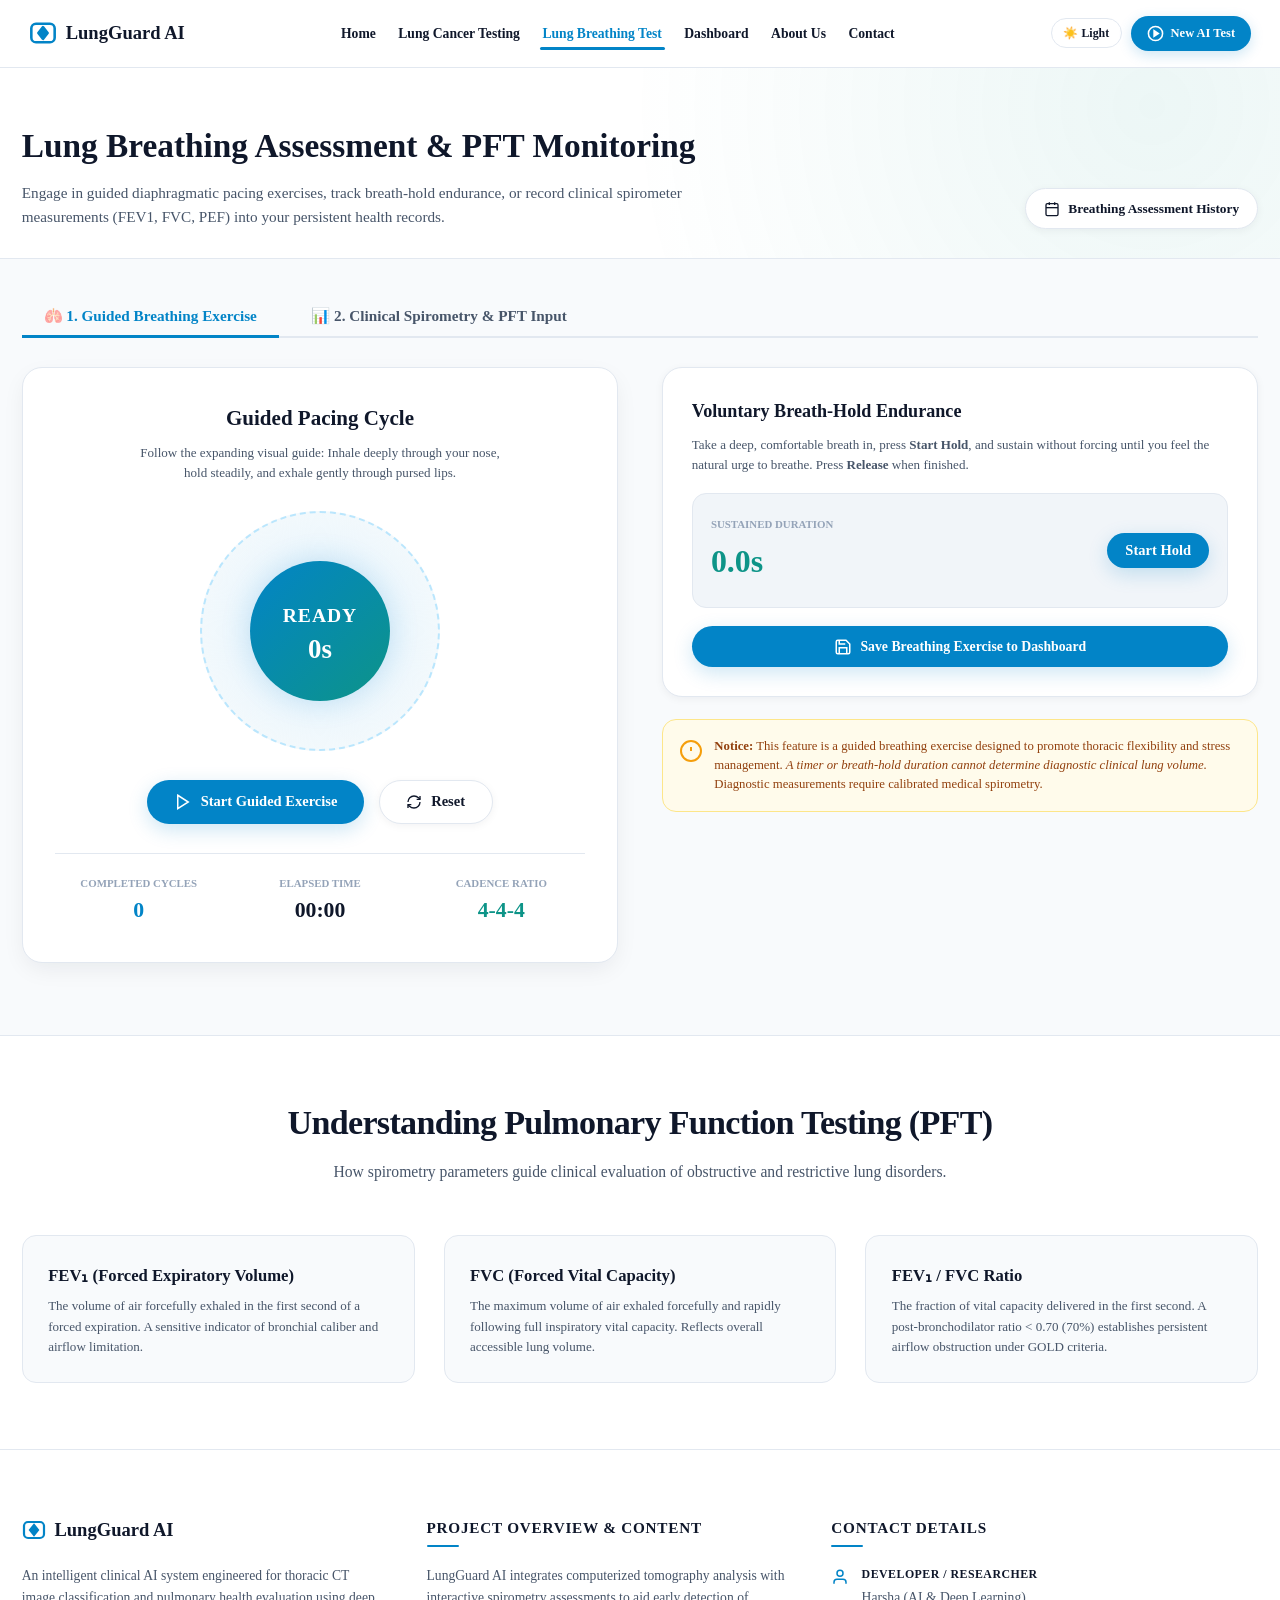
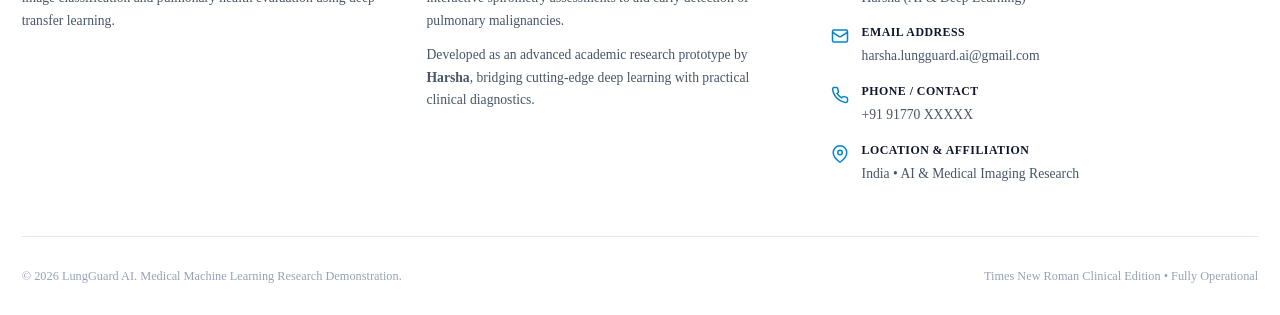
==== commit 3215e1cb: "fix(ui): optimize dashboard layout & scaling for 100% zoom screen fit" ====
--- a/frontend/breathing-test.html
+++ b/frontend/breathing-test.html
@@ -5,7 +5,7 @@
   <meta name="viewport" content="width=device-width, initial-scale=1.0" />
   <title>Lung Breathing Test & Spirometry Assessment — LungGuard AI</title>
   
-  <link rel="stylesheet" href="css/style.css?v=20261116L" />
+  <link rel="stylesheet" href="css/style.css?v=20261116m" />
   <link rel="icon" type="image/x-icon" href="/favicon.ico" />
   <link rel="icon" type="image/svg+xml" href="data:image/svg+xml,<svg xmlns='http://www.w3.org/2000/svg' viewBox='0 0 24 24' fill='%230284C7'><path d='M12 2C6.48 2 2 6.48 2 12s4.48 10 10 10 10-4.48 10-10S17.52 2 12 2zm-1 14H9v-2h2v2zm0-4H9V7h2v5zm4 4h-2v-2h2v2zm0-4h-2V7h2v5z'/></svg>" />
   
--- a/frontend/css/style.css
+++ b/frontend/css/style.css
@@ -87,7 +87,19 @@
 
 html {
   scroll-behavior: smooth;
-  font-size: 18px;
+  font-size: 14.5px;
+}
+
+@media (min-width: 1600px) {
+  html {
+    font-size: 15.5px;
+  }
+}
+
+@media (max-width: 1200px) {
+  html {
+    font-size: 14px;
+  }
 }
 
 body, button, input, select, textarea {
@@ -1843,7 +1855,7 @@
 }
 
 .table-modern th, .table-modern td {
-  padding: 1.1rem 1.35rem;
+  padding: 0.75rem 0.95rem;
   border-bottom: 1px solid var(--border-subtle);
 }
 
